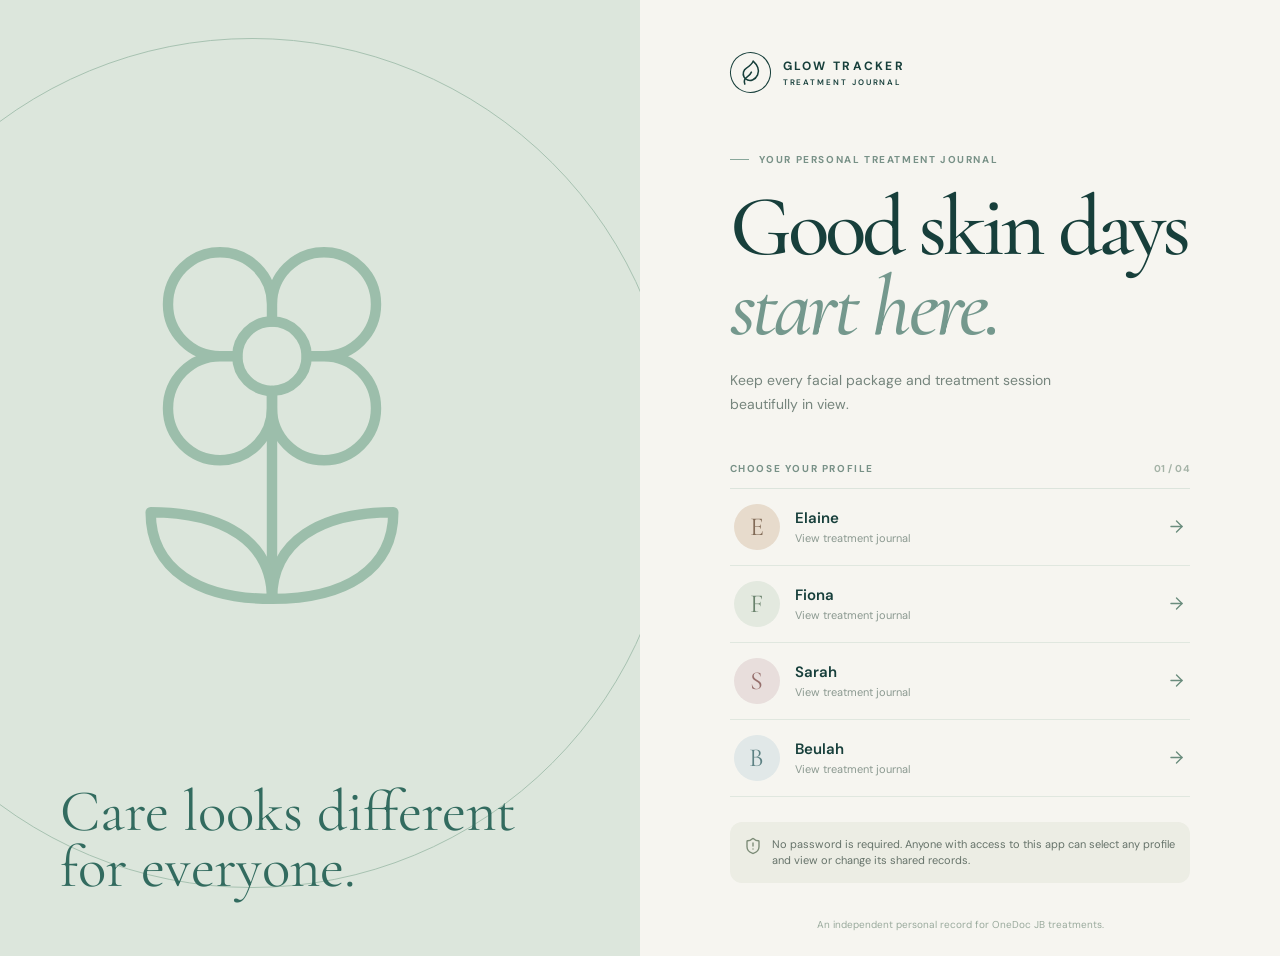
==== index.html @ 0de2edd3 "Deploy Glow Tracker shared-database frontend" ====
<!doctype html>
<html lang="en">
  <head>
    <meta charset="UTF-8" />
    <meta name="viewport" content="width=device-width, initial-scale=1.0, viewport-fit=cover" />
    <meta name="theme-color" content="#275f5b" />
    <meta name="description" content="Glow Tracker is a shared journal for keeping track of OneDoc JB facial treatment packages and sessions." />
    <meta name="apple-mobile-web-app-capable" content="yes" />
    <meta name="apple-mobile-web-app-status-bar-style" content="default" />
    <link rel="icon" type="image/svg+xml" href="./icon.svg" />
    <link rel="apple-touch-icon" href="./icon-192.png" />
    <link rel="manifest" href="./manifest.webmanifest" />
    <link rel="preconnect" href="https://fonts.googleapis.com" />
    <link rel="preconnect" href="https://fonts.gstatic.com" crossorigin />
    <link href="https://fonts.googleapis.com/css2?family=Cormorant+Garamond:wght@500;600&family=DM+Sans:wght@400;500;600;700&display=swap" rel="stylesheet" />
    <title>Glow Tracker · Treatment Journal</title>
    <script type="module" crossorigin src="./assets/index-B7T3I1TU.js"></script>
    <link rel="stylesheet" crossorigin href="./assets/index-DQ0LD8o-.css">
  </head>
  <body>
    <div id="root"></div>
  </body>
</html>
---- assets/index-DQ0LD8o-.css ----
*{box-sizing:border-box}html{scroll-behavior:smooth}body{margin:0;background:#f6f5f0;color:#213b38;font-family:DM Sans,Arial,sans-serif;font-size:15px;-webkit-font-smoothing:antialiased}button,input,textarea{font:inherit}button{cursor:pointer}button:disabled{cursor:not-allowed;opacity:.55}h1,h2,h3,p{margin-top:0}h1,h2,h3{font-weight:500}em{font-family:Cormorant Garamond,Georgia,serif;font-weight:500}::selection{background:#d0e8d6;color:#234b48}:root{--green: #275f5b;--deep: #173f3b;--ink: #213b38;--muted: #72817a;--line: #e4e9e1;--cream: #f6f5f0;--peach: #e9bca4;--white: #fff}.brand{display:flex;align-items:center;gap:12px;color:var(--deep)}.brand__symbol{width:41px;height:41px;display:grid;place-items:center;border:1px solid currentColor;border-radius:50%;transform:rotate(-22deg)}.brand__text{display:flex;flex-direction:column;gap:3px}.brand__text strong{font-size:12px;letter-spacing:.19em;font-weight:700;white-space:nowrap}.brand__text small{font-size:8px;letter-spacing:.24em;font-weight:600;white-space:nowrap}.brand--compact .brand__symbol{width:34px;height:34px}.brand--compact .brand__symbol svg{width:20px}.brand--compact .brand__text strong{font-size:10px}.brand--compact .brand__text small{font-size:7px}.chooser-shell{min-height:100dvh;display:grid;grid-template-columns:minmax(0,1fr);background:var(--cream)}.chooser-art{display:none}.chooser{min-height:100dvh;max-width:600px;width:100%;margin:0 auto;padding:32px 26px 22px;display:flex;flex-direction:column}.chooser__top{padding-bottom:44px}.chooser__body{flex:1}.eyebrow,.overline,.section-label,.filter-heading{font-size:10px;letter-spacing:.16em;font-weight:700;color:#789187}.eyebrow{display:flex;align-items:center;gap:10px}.eyebrow__line{width:19px;height:1px;background:#89a79b}.chooser h1,.page-heading h1,.welcome h1{font-family:Cormorant Garamond,Georgia,serif;font-weight:500;letter-spacing:-.045em}.chooser h1{font-size:clamp(58px,13vw,86px);line-height:.93;margin:22px 0 21px;color:var(--deep)}.chooser h1 em{color:#74988d}.chooser__intro{color:#76857d;line-height:1.7;max-width:340px;font-size:14px;margin-bottom:38px}.chooser__selection{margin-top:8px}.section-label{display:flex;justify-content:space-between;align-items:center;padding-bottom:13px;border-bottom:1px solid #dce4dc}.section-label span:last-child{color:#a5b3a7;letter-spacing:.05em}.profile-list{display:flex;flex-direction:column}.profile-row{width:100%;display:flex;align-items:center;text-align:left;gap:15px;border:0;border-bottom:1px solid #e0e7df;background:transparent;padding:15px 4px;color:var(--deep);transition:background .2s,transform .2s}.profile-row:hover{background:#edf2eb;transform:translate(3px)}.profile-row:active{transform:scale(.99)}.profile-avatar{width:46px;height:46px;flex:none;display:grid;place-items:center;border-radius:50%;background:#e7dbcc;color:#816a56;font-family:Cormorant Garamond,serif;font-size:26px}.profile-avatar--1{background:#e3e9df;color:#68816b}.profile-avatar--2{background:#e8dedc;color:#966f6c}.profile-avatar--3{background:#e1e8e8;color:#5d8183}.profile-row__text{flex:1;display:flex;flex-direction:column;gap:3px}.profile-row__text strong{font-size:15px;font-weight:600}.profile-row__text small{color:#8b9990;font-size:11px}.profile-row>svg{color:#6a8c7d}.security-note{display:flex;align-items:flex-start;gap:10px;background:#ecede4;border-radius:12px;padding:14px;margin-top:25px;color:#66736a;line-height:1.5;font-size:11px}.security-note svg{flex:none;color:#7b8b76;margin-top:1px}.chooser__footer{padding-top:30px;font-size:10px;color:#9aaa9d;text-align:center}.app-shell{min-height:100dvh}.desktop-rail{display:none}.app-column{width:100%;min-height:100dvh;margin:0 auto;background:#f9faf7;display:flex;flex-direction:column}.app-header{height:77px;padding:0 23px;display:flex;justify-content:space-between;align-items:center;background:#fff;border-bottom:1px solid #eef0e9}.current-profile{display:flex;align-items:center;gap:7px;background:#f3f5f0;border:0;padding:5px 8px 5px 5px;border-radius:50px;color:#42665e;font-size:12px;font-weight:700}.current-profile__avatar{width:26px;height:26px;border-radius:50%;background:#d6e4da;display:grid;place-items:center;font-family:Cormorant Garamond,serif;font-size:19px}.app-main{flex:1;padding:0 22px 110px}.welcome{position:relative;overflow:hidden;background:var(--green);color:#fff;border-radius:0 0 23px 23px;padding:27px 27px 24px;margin:0 -22px;min-height:263px}.welcome__decoration{position:absolute;right:-38px;top:-62px;width:252px;height:252px;color:#fff;opacity:.095}.welcome__decoration svg{width:100%;height:100%}.welcome__date{position:relative;font-size:9px;letter-spacing:.2em;font-weight:700;color:#b8d1c8}.welcome h1{position:relative;font-size:52px;line-height:.96;margin:22px 0 12px}.welcome h1 em{color:#f4c9b2}.welcome p{position:relative;color:#c6d9d1;font-size:12px;margin:0}.welcome__link{position:relative;display:flex;align-items:center;gap:10px;margin-top:24px;padding:0 0 5px;border:0;border-bottom:1px solid #b3d3c3;background:none;color:#fff;font-size:12px;font-weight:700}.welcome__link svg{transition:transform .2s}.welcome__link:hover svg,.text-link:hover svg{transform:translate(3px)}.stats-row{display:grid;grid-template-columns:repeat(3,1fr);background:#fff;border-radius:15px;margin-top:-14px;position:relative;box-shadow:0 12px 35px #254f4110;border:1px solid #eef1ea;padding:18px 4px}.stats-row>div{display:flex;flex-direction:column;gap:5px;padding:0 12px;min-width:0}.stats-row>div+div{border-left:1px solid #e6ede6}.stats-row span{font-size:8px;line-height:1.4;letter-spacing:.08em;color:#82958a;font-weight:700}.stats-row strong{font-family:Cormorant Garamond,serif;font-size:35px;font-weight:600;line-height:1;color:var(--deep)}.section-heading{display:flex;align-items:end;justify-content:space-between;gap:12px;margin:34px 0 16px}.section-heading h2{font-family:Cormorant Garamond,Georgia,serif;font-size:31px;line-height:1;margin:7px 0 0;color:var(--deep)}.text-link{display:inline-flex;align-items:center;gap:5px;background:none;border:0;padding:0 0 3px;color:#568177;font-size:11px;font-weight:700;white-space:nowrap}.text-link svg{transition:transform .2s}.card-stack{display:flex;flex-direction:column;gap:14px}.package-card{background:#fff;border:1px solid #e8eee7;border-radius:18px;padding:19px 20px 17px;box-shadow:0 5px 22px #4d66500a}.package-card__top{display:flex;justify-content:space-between;align-items:center;margin-bottom:17px}.package-card__icon{width:38px;height:38px;display:grid;place-items:center;background:#ecf3ec;color:#5c8a78;border-radius:11px}.status-pill{display:flex;align-items:center;gap:6px;background:#e9f2e9;color:#518169;border-radius:50px;padding:6px 9px;font-size:9px;font-weight:700}.status-pill span{width:5px;height:5px;background:#6fa87c;border-radius:50%}.status-pill--done{background:#f1eee8;color:#887c6e}.status-pill--done span{background:#ab9c8b}.package-card__title-row{display:flex;justify-content:space-between;align-items:center;gap:15px}.package-card .overline{font-size:8px;letter-spacing:.14em;margin:0 0 5px}.package-card h3{font-family:Cormorant Garamond,Georgia,serif;color:var(--deep);font-size:27px;line-height:1.05;margin:0;overflow-wrap:anywhere}.balance{min-width:61px;width:61px;height:61px;border:1px solid #d9e7dd;border-radius:50%;display:flex;flex-direction:column;align-items:center;justify-content:center;color:#356b5c}.balance strong{font-family:Cormorant Garamond,serif;font-size:28px;line-height:.8}.balance span{font-size:9px;margin-top:6px}.progress-track{width:100%;height:6px;background:#e9eee8;border-radius:20px;overflow:hidden;margin:20px 0 8px}.progress-track span{display:block;height:100%;background:#85b79b;border-radius:20px;transition:width .35s ease}.package-card__meta{display:flex;justify-content:space-between;font-size:10px;color:#83948a;font-weight:600}.package-card__details{border-top:1px solid #edf1ed;margin-top:17px;padding-top:15px;display:flex;gap:13px 18px;flex-wrap:wrap;color:#84958a;font-size:10px}.package-card__details div{display:flex;align-items:center;gap:5px}.package-card__notes{color:#6b7d72;background:#f7f9f5;border-radius:8px;padding:9px 11px;font-size:11px;line-height:1.6;margin:14px 0 0;white-space:pre-wrap;overflow-wrap:anywhere}.package-card__actions{display:flex;justify-content:space-between;align-items:center;margin-top:17px}.button{display:inline-flex;align-items:center;justify-content:center;gap:8px;border:1px solid transparent;border-radius:9px;padding:12px 16px;font-weight:700;font-size:12px;transition:transform .2s,background .2s}.button:not(:disabled):hover{transform:translateY(-2px)}.button:not(:disabled):active{transform:scale(.98)}.button--dark{background:var(--green);color:#fff}.button--dark:hover{background:#1c504c}.button--small{padding:10px 13px;font-size:11px}.button--full{width:100%}.button--outline{border-color:#b7d0c3;background:transparent;color:var(--green)}.icon-button{border:0;background:transparent;color:#81958a;width:34px;height:34px;display:grid;place-items:center;border-radius:8px}.icon-button:hover{background:#eef3ec}.package-card__more{display:flex;gap:15px;border-top:1px solid #edf1ed;padding-top:12px;margin-top:12px}.package-card__more button{border:0;background:transparent;color:var(--green);padding:0;font-size:11px;font-weight:700}.package-card__more .danger-text{color:#ba7165}.recent{padding-bottom:18px}.recent-row{display:flex;align-items:center;gap:12px;background:#fff;padding:13px;border-bottom:1px solid #edf1ed}.recent-row:first-of-type{border-radius:12px 12px 0 0}.recent-row:last-of-type{border-radius:0 0 12px 12px;border-bottom:0}.recent-row__icon{width:30px;height:30px;background:#eef4e9;color:#6b9479;border-radius:50%;display:grid;place-items:center}.recent-row div{display:flex;flex-direction:column;gap:2px;flex:1}.recent-row strong{font-size:11px}.recent-row small{font-size:10px;color:#90a096}.recent-row>svg{color:#a5b6ac}.empty-state{text-align:center;padding:38px 23px;background:#fff;border:1px dashed #d9e4d9;border-radius:16px;color:#7b8d82}.empty-state__icon{width:54px;height:54px;border-radius:50%;display:grid;place-items:center;background:#edf4ed;color:#6c9a83;margin:0 auto 18px}.empty-state>svg{color:#7da38c;margin-bottom:14px}.empty-state h3{font-family:Cormorant Garamond,serif;color:var(--deep);font-size:28px;margin:0 0 7px}.empty-state p{font-size:12px;line-height:1.6;max-width:235px;margin:0 auto 18px}.loading-state{padding:34px;text-align:center;color:#82988d;font-size:12px}.page-heading{padding:37px 0 20px}.page-heading h1{font-size:58px;line-height:.9;margin:16px 0 15px;color:var(--deep)}.page-heading h1 em{color:#82a398}.page-heading p{font-size:12px;color:#84968b;line-height:1.6;margin:0}.add-main{margin:5px 0 25px}.filter-heading{display:flex;justify-content:space-between;border-bottom:1px solid #dce6dc;padding-bottom:12px;margin-bottom:16px;font-size:9px}.filter-heading span:last-child{color:#a3b3a6}.history-summary{background:#eaf2e9;border-radius:13px;display:flex;align-items:center;gap:14px;padding:17px;margin:6px 0 20px}.history-summary__icon{width:41px;height:41px;display:grid;place-items:center;border-radius:50%;background:#fff;color:#628c72}.history-summary div{display:flex;align-items:baseline;gap:8px;color:#5d8471}.history-summary strong{font-family:Cormorant Garamond,serif;font-size:29px;line-height:1}.history-summary span:last-child{font-size:11px}.history-list{display:flex;flex-direction:column;gap:11px}.history-card{display:flex;gap:14px;background:#fff;border:1px solid #e7ede6;border-radius:13px;padding:17px 12px 17px 16px}.history-card__date{width:51px;flex:none;display:flex;flex-direction:column;border-right:1px solid #e5ede5;color:#397567}.history-card__date strong{font-family:Cormorant Garamond,serif;font-size:27px;line-height:1}.history-card__date small{font-size:9px;margin-top:5px;color:#8ca49a}.history-card__body{flex:1;min-width:0}.history-card__body .overline{font-size:8px}.history-card h3{font-family:Cormorant Garamond,serif;color:var(--deep);font-size:23px;line-height:1;margin:5px 0}.history-card p{font-size:11px;line-height:1.5;color:#7b8f81;margin:8px 0 0;white-space:pre-wrap;overflow-wrap:anywhere}.history-card__delete{align-self:start;color:#b6aaa3}.info-card{background:#fff;border:1px solid #e4ebe3;border-radius:15px;padding:21px;margin-bottom:13px}.info-card__icon{width:40px;height:40px;display:grid;place-items:center;border-radius:11px;background:#eaf3eb;color:#5d9378;margin-bottom:17px}.info-card h2{font-family:Cormorant Garamond,serif;font-size:29px;color:var(--deep);line-height:1;margin:0 0 9px}.info-card p{font-size:12px;line-height:1.7;color:#788b7e;margin:0}.info-card .button{margin-top:18px}.info-card--warning{background:#f6f1e8;border-color:#eee7da}.info-card--warning .info-card__icon{background:#eee4d6;color:#a78266}.switch-link{display:flex;align-items:center;gap:10px;background:none;border:0;color:#457567;font-size:12px;font-weight:700;margin:24px auto}.app-disclaimer{text-align:center;color:#a3b1a5;font-size:10px;line-height:1.6;max-width:290px;margin:0 auto 18px}.error-banner{display:flex;align-items:center;gap:9px;background:#fff1eb;color:#965b4a;padding:11px 12px;border-radius:9px;margin:17px 0;font-size:11px;line-height:1.5}.error-banner span{flex:1}.error-banner button{border:0;background:none;color:#965b4a;font-size:11px;text-decoration:underline}.toast{position:fixed;z-index:30;left:50%;bottom:87px;transform:translate(-50%);display:flex;gap:9px;align-items:center;white-space:nowrap;background:var(--deep);color:#fff;box-shadow:0 8px 20px #153a2e33;padding:11px 16px;border-radius:40px;font-size:11px}.bottom-nav{position:fixed;bottom:0;left:0;right:0;z-index:10;display:flex;justify-content:space-around;background:#fff;border-top:1px solid #e7eee7;padding:10px 8px calc(9px + env(safe-area-inset-bottom));box-shadow:0 -5px 20px #173f3b08}.bottom-nav button{display:flex;flex-direction:column;align-items:center;gap:5px;min-width:62px;border:0;background:transparent;color:#91a196;font-size:9px;padding:3px 2px}.bottom-nav button.is-active{color:var(--green);font-weight:700}.bottom-nav button.is-active svg{fill:#e2efe6}.modal-backdrop{position:fixed;inset:0;z-index:20;background:#132e2b88;display:flex;align-items:end;justify-content:center}.modal{width:100%;max-width:520px;max-height:92dvh;overflow:auto;border-radius:24px 24px 0 0;background:#fff;padding:10px 24px calc(25px + env(safe-area-inset-bottom));box-shadow:0 -15px 40px #152f2930;animation:sheetUp .22s ease-out}.modal__handle{width:38px;height:4px;border-radius:4px;background:#dce5dc;margin:0 auto 24px}.modal__head{display:flex;justify-content:space-between;gap:14px;align-items:start;margin-bottom:22px}.modal__head h2{font-family:Cormorant Garamond,serif;color:var(--deep);font-size:40px;line-height:1;margin:8px 0}.modal__head p{color:#8c9c91;font-size:12px;line-height:1.5;margin:0}.editor-form{display:flex;flex-direction:column;gap:17px}.editor-form label{display:block;color:#3c6256;font-size:11px;font-weight:700}.editor-form input,.editor-form textarea{display:block;width:100%;margin-top:7px;border:1px solid #dbe7dd;border-radius:9px;background:#fafdf8;color:var(--deep);padding:12px;outline:none;font-size:13px;min-height:45px}.editor-form input:focus,.editor-form textarea:focus{border-color:#75a990;box-shadow:0 0 0 3px #8fbea32b}.editor-form textarea{resize:vertical;line-height:1.5}.editor-form input::placeholder,.editor-form textarea::placeholder{color:#afbab0}.form-grid{display:grid;grid-template-columns:1fr 1fr;gap:11px}.optional{color:#a4b2a6;font-weight:400}.form-hint{margin:0;color:#83968a;font-size:11px}.form-error{color:#af6658;font-size:11px;margin:0}.editor-form>.button{margin-top:5px;min-height:49px}.desktop-rail__foot{font-size:10px;letter-spacing:.18em}@keyframes sheetUp{0%{transform:translateY(24px);opacity:.7}to{transform:translateY(0);opacity:1}}@media(max-width:350px){.chooser{padding-left:20px;padding-right:20px}.app-main{padding-left:16px;padding-right:16px}.welcome{margin-left:-16px;margin-right:-16px}.stats-row>div{padding:0 7px}.stats-row span{font-size:7px}.form-grid{grid-template-columns:1fr}}@media(min-width:760px){.chooser-shell{grid-template-columns:minmax(340px,1fr) minmax(430px,1fr)}.chooser-art{display:flex;position:relative;min-height:100dvh;flex-direction:column;justify-content:end;overflow:hidden;padding:60px;background:#dce6dc;color:#326b5f}.chooser-art__halo{position:absolute;width:75vw;height:75vw;max-width:850px;max-height:850px;border:1px solid #a7c2b1;border-radius:50%;left:-27%;top:4%}.chooser-art__flower{position:absolute;width:65%;height:65%;top:12%;left:10%;color:#7baa91;opacity:.65}.chooser-art p{font-family:Cormorant Garamond,serif;font-size:clamp(40px,4.6vw,82px);line-height:.95;position:relative;margin:0}.chooser{padding:52px clamp(35px,7vw,100px) 25px;max-width:680px;justify-content:center}.chooser__top{padding-bottom:60px}.chooser__intro{margin-bottom:45px}.chooser__footer{padding-top:35px}.app-shell{display:grid;grid-template-columns:minmax(300px,1fr) minmax(420px,510px);background:#e5ede5}.desktop-rail{display:flex;position:sticky;top:0;height:100dvh;flex-direction:column;justify-content:space-between;padding:48px clamp(34px,5vw,90px);background:#dce8dc;overflow:hidden}.desktop-rail:after{content:"";position:absolute;border:1px solid #c3d7c7;border-radius:50%;width:560px;height:560px;top:-180px;right:-260px}.desktop-rail__center{position:relative;z-index:1;max-width:500px}.desktop-rail__center>span{font-size:10px;letter-spacing:.2em;color:#77998a;font-weight:700}.desktop-rail__center h2{font-family:Cormorant Garamond,serif;font-size:clamp(54px,6vw,100px);line-height:.91;letter-spacing:-.04em;color:#2d6054;margin:24px 0}.desktop-rail__center h2 em{color:#87a99a}.desktop-rail__center p{max-width:300px;line-height:1.6;color:#6e8d7d;font-size:14px}.desktop-rail__foot{color:#83a18e}.app-column{max-width:510px;box-shadow:-10px 0 45px #1f503b0b}.bottom-nav{left:auto;width:min(510px,calc(100vw - 300px));padding-bottom:15px}.app-main{padding-bottom:115px}.welcome{border-radius:0 0 20px 20px}.modal-backdrop{align-items:center}.modal{border-radius:19px;max-height:86dvh;padding:24px 30px 30px}.modal__handle{display:none}.toast{left:auto;right:30px;transform:none;bottom:26px}}@media(prefers-reduced-motion:reduce){*,*:before,*:after{scroll-behavior:auto!important;animation-duration:.01ms!important;transition-duration:.01ms!important}}
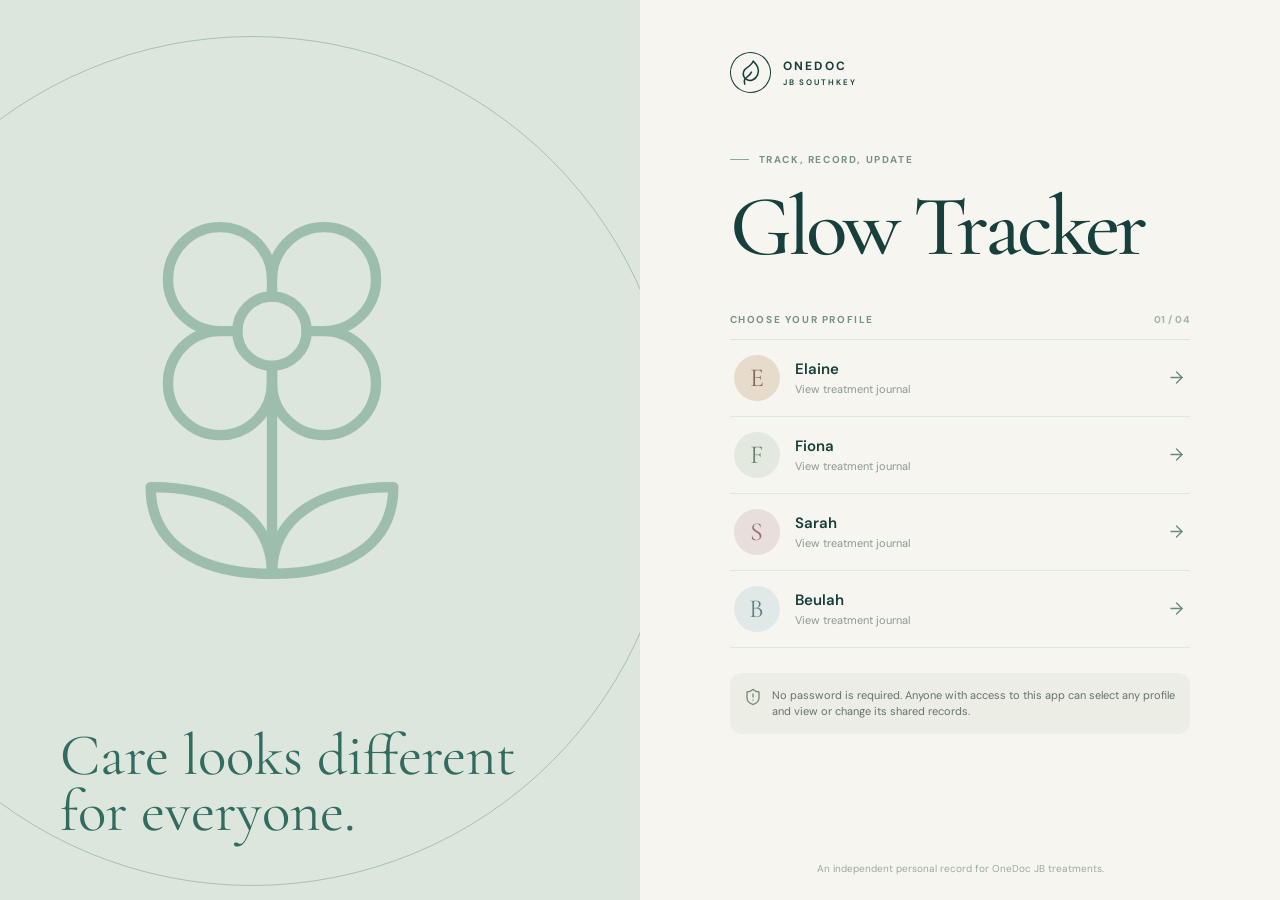
==== commit 4256c1c3: "Publish updated Glow Tracker sign-in copy" ====
--- a/index.html
+++ b/index.html
@@ -14,7 +14,7 @@
     <link rel="preconnect" href="https://fonts.gstatic.com" crossorigin />
     <link href="https://fonts.googleapis.com/css2?family=Cormorant+Garamond:wght@500;600&family=DM+Sans:wght@400;500;600;700&display=swap" rel="stylesheet" />
     <title>Glow Tracker · Treatment Journal</title>
-    <script type="module" crossorigin src="./assets/index-B7T3I1TU.js"></script>
+    <script type="module" crossorigin src="./assets/index-Cx_rh8m1.js"></script>
     <link rel="stylesheet" crossorigin href="./assets/index-DQ0LD8o-.css">
   </head>
   <body>
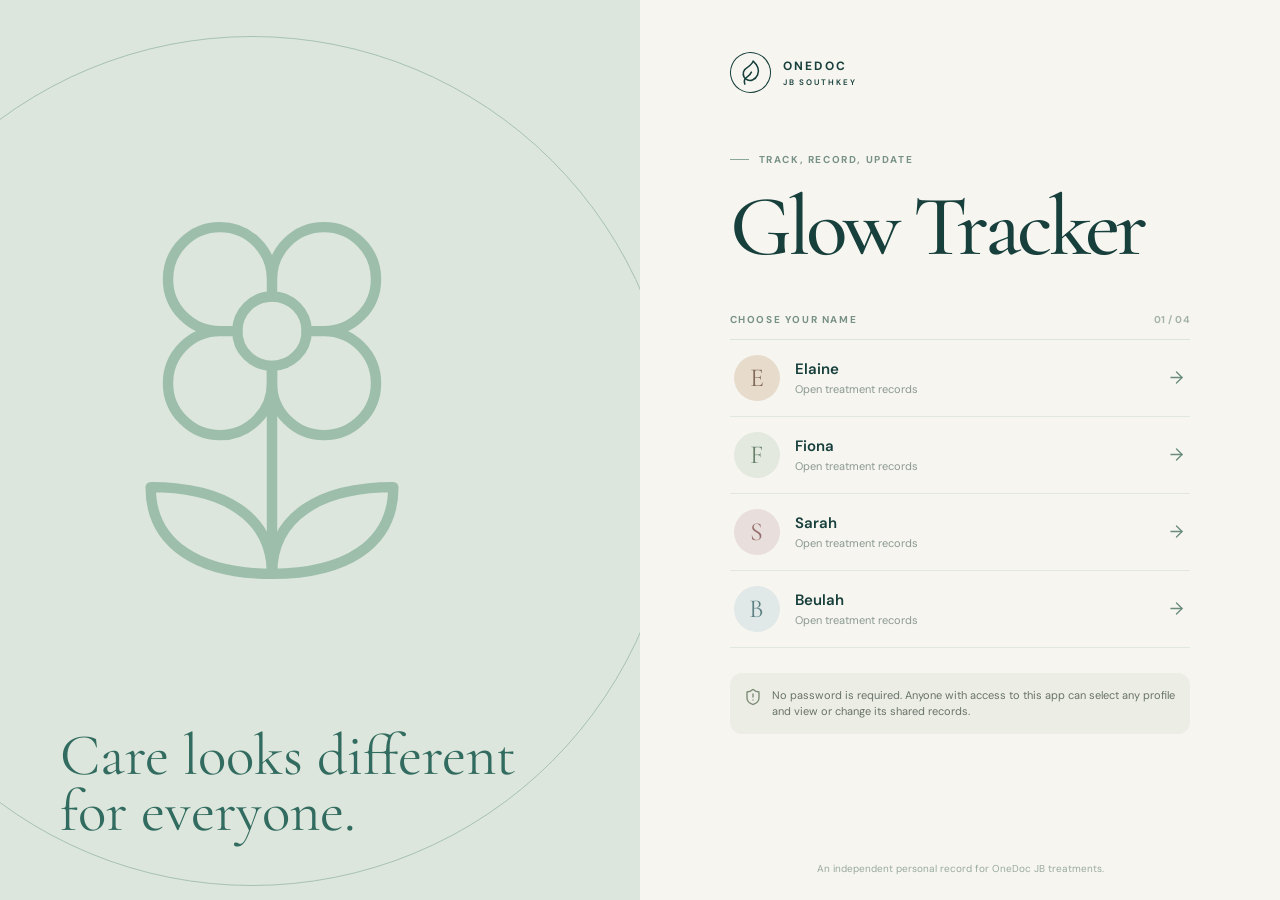
==== commit 9fddac90: "Publish senior-friendly UI and per-package visit logs" ====
--- a/index.html
+++ b/index.html
@@ -14,8 +14,8 @@
     <link rel="preconnect" href="https://fonts.gstatic.com" crossorigin />
     <link href="https://fonts.googleapis.com/css2?family=Cormorant+Garamond:wght@500;600&family=DM+Sans:wght@400;500;600;700&display=swap" rel="stylesheet" />
     <title>Glow Tracker · Treatment Journal</title>
-    <script type="module" crossorigin src="./assets/index-Cx_rh8m1.js"></script>
-    <link rel="stylesheet" crossorigin href="./assets/index-DQ0LD8o-.css">
+    <script type="module" crossorigin src="./assets/index-CVn51pTW.js"></script>
+    <link rel="stylesheet" crossorigin href="./assets/index-BUGFVcTn.css">
   </head>
   <body>
     <div id="root"></div>
--- a/assets/index-BUGFVcTn.css
+++ b/assets/index-BUGFVcTn.css
@@ -0,0 +1 @@
+*{box-sizing:border-box}html{scroll-behavior:smooth}body{margin:0;background:#f6f5f0;color:#213b38;font-family:DM Sans,Arial,sans-serif;font-size:15px;-webkit-font-smoothing:antialiased}button,input,textarea{font:inherit}button{cursor:pointer}button:disabled{cursor:not-allowed;opacity:.55}h1,h2,h3,p{margin-top:0}h1,h2,h3{font-weight:500}em{font-family:Cormorant Garamond,Georgia,serif;font-weight:500}::selection{background:#d0e8d6;color:#234b48}:root{--green: #275f5b;--deep: #173f3b;--ink: #213b38;--muted: #72817a;--line: #e4e9e1;--cream: #f6f5f0;--peach: #e9bca4;--white: #fff}.brand{display:flex;align-items:center;gap:12px;color:var(--deep)}.brand__symbol{width:41px;height:41px;display:grid;place-items:center;border:1px solid currentColor;border-radius:50%;transform:rotate(-22deg)}.brand__text{display:flex;flex-direction:column;gap:3px}.brand__text strong{font-size:12px;letter-spacing:.19em;font-weight:700;white-space:nowrap}.brand__text small{font-size:8px;letter-spacing:.24em;font-weight:600;white-space:nowrap}.brand--compact .brand__symbol{width:34px;height:34px}.brand--compact .brand__symbol svg{width:20px}.brand--compact .brand__text strong{font-size:10px}.brand--compact .brand__text small{font-size:7px}.chooser-shell{min-height:100dvh;display:grid;grid-template-columns:minmax(0,1fr);background:var(--cream)}.chooser-art{display:none}.chooser{min-height:100dvh;max-width:600px;width:100%;margin:0 auto;padding:32px 26px 22px;display:flex;flex-direction:column}.chooser__top{padding-bottom:44px}.chooser__body{flex:1}.eyebrow,.overline,.section-label,.filter-heading{font-size:10px;letter-spacing:.16em;font-weight:700;color:#789187}.eyebrow{display:flex;align-items:center;gap:10px}.eyebrow__line{width:19px;height:1px;background:#89a79b}.chooser h1,.page-heading h1,.welcome h1{font-family:Cormorant Garamond,Georgia,serif;font-weight:500;letter-spacing:-.045em}.chooser h1{font-size:clamp(58px,13vw,86px);line-height:.93;margin:22px 0 21px;color:var(--deep)}.chooser h1 em{color:#74988d}.chooser__intro{color:#76857d;line-height:1.7;max-width:340px;font-size:14px;margin-bottom:38px}.chooser__selection{margin-top:8px}.section-label{display:flex;justify-content:space-between;align-items:center;padding-bottom:13px;border-bottom:1px solid #dce4dc}.section-label span:last-child{color:#a5b3a7;letter-spacing:.05em}.profile-list{display:flex;flex-direction:column}.profile-row{width:100%;display:flex;align-items:center;text-align:left;gap:15px;border:0;border-bottom:1px solid #e0e7df;background:transparent;padding:15px 4px;color:var(--deep);transition:background .2s,transform .2s}.profile-row:hover{background:#edf2eb;transform:translate(3px)}.profile-row:active{transform:scale(.99)}.profile-avatar{width:46px;height:46px;flex:none;display:grid;place-items:center;border-radius:50%;background:#e7dbcc;color:#816a56;font-family:Cormorant Garamond,serif;font-size:26px}.profile-avatar--1{background:#e3e9df;color:#68816b}.profile-avatar--2{background:#e8dedc;color:#966f6c}.profile-avatar--3{background:#e1e8e8;color:#5d8183}.profile-row__text{flex:1;display:flex;flex-direction:column;gap:3px}.profile-row__text strong{font-size:15px;font-weight:600}.profile-row__text small{color:#8b9990;font-size:11px}.profile-row>svg{color:#6a8c7d}.security-note{display:flex;align-items:flex-start;gap:10px;background:#ecede4;border-radius:12px;padding:14px;margin-top:25px;color:#66736a;line-height:1.5;font-size:11px}.security-note svg{flex:none;color:#7b8b76;margin-top:1px}.chooser__footer{padding-top:30px;font-size:10px;color:#9aaa9d;text-align:center}.app-shell{min-height:100dvh}.desktop-rail{display:none}.app-column{width:100%;min-height:100dvh;margin:0 auto;background:#f9faf7;display:flex;flex-direction:column}.app-header{height:77px;padding:0 23px;display:flex;justify-content:space-between;align-items:center;background:#fff;border-bottom:1px solid #eef0e9}.current-profile{display:flex;align-items:center;gap:7px;background:#f3f5f0;border:0;padding:5px 8px 5px 5px;border-radius:50px;color:#42665e;font-size:12px;font-weight:700}.current-profile__avatar{width:26px;height:26px;border-radius:50%;background:#d6e4da;display:grid;place-items:center;font-family:Cormorant Garamond,serif;font-size:19px}.app-main{flex:1;padding:0 22px 110px}.welcome{position:relative;overflow:hidden;background:var(--green);color:#fff;border-radius:0 0 23px 23px;padding:27px 27px 24px;margin:0 -22px;min-height:263px}.welcome__decoration{position:absolute;right:-38px;top:-62px;width:252px;height:252px;color:#fff;opacity:.095}.welcome__decoration svg{width:100%;height:100%}.welcome__date{position:relative;font-size:9px;letter-spacing:.2em;font-weight:700;color:#b8d1c8}.welcome h1{position:relative;font-size:52px;line-height:.96;margin:22px 0 12px}.welcome h1 em{color:#f4c9b2}.welcome p{position:relative;color:#c6d9d1;font-size:12px;margin:0}.welcome__link{position:relative;display:flex;align-items:center;gap:10px;margin-top:24px;padding:0 0 5px;border:0;border-bottom:1px solid #b3d3c3;background:none;color:#fff;font-size:12px;font-weight:700}.welcome__link svg{transition:transform .2s}.welcome__link:hover svg,.text-link:hover svg{transform:translate(3px)}.stats-row{display:grid;grid-template-columns:repeat(3,1fr);background:#fff;border-radius:15px;margin-top:-14px;position:relative;box-shadow:0 12px 35px #254f4110;border:1px solid #eef1ea;padding:18px 4px}.stats-row>div{display:flex;flex-direction:column;gap:5px;padding:0 12px;min-width:0}.stats-row>div+div{border-left:1px solid #e6ede6}.stats-row span{font-size:8px;line-height:1.4;letter-spacing:.08em;color:#82958a;font-weight:700}.stats-row strong{font-family:Cormorant Garamond,serif;font-size:35px;font-weight:600;line-height:1;color:var(--deep)}.section-heading{display:flex;align-items:end;justify-content:space-between;gap:12px;margin:34px 0 16px}.section-heading h2{font-family:Cormorant Garamond,Georgia,serif;font-size:31px;line-height:1;margin:7px 0 0;color:var(--deep)}.text-link{display:inline-flex;align-items:center;gap:5px;background:none;border:0;padding:0 0 3px;color:#568177;font-size:11px;font-weight:700;white-space:nowrap}.text-link svg{transition:transform .2s}.card-stack{display:flex;flex-direction:column;gap:14px}.package-card{background:#fff;border:1px solid #e8eee7;border-radius:18px;padding:19px 20px 17px;box-shadow:0 5px 22px #4d66500a}.package-card__top{display:flex;justify-content:space-between;align-items:center;margin-bottom:17px}.package-card__icon{width:38px;height:38px;display:grid;place-items:center;background:#ecf3ec;color:#5c8a78;border-radius:11px}.status-pill{display:flex;align-items:center;gap:6px;background:#e9f2e9;color:#518169;border-radius:50px;padding:6px 9px;font-size:9px;font-weight:700}.status-pill span{width:5px;height:5px;background:#6fa87c;border-radius:50%}.status-pill--done{background:#f1eee8;color:#887c6e}.status-pill--done span{background:#ab9c8b}.package-card__title-row{display:flex;justify-content:space-between;align-items:center;gap:15px}.package-card .overline{font-size:8px;letter-spacing:.14em;margin:0 0 5px}.package-card h3{font-family:Cormorant Garamond,Georgia,serif;color:var(--deep);font-size:27px;line-height:1.05;margin:0;overflow-wrap:anywhere}.balance{min-width:61px;width:61px;height:61px;border:1px solid #d9e7dd;border-radius:50%;display:flex;flex-direction:column;align-items:center;justify-content:center;color:#356b5c}.balance strong{font-family:Cormorant Garamond,serif;font-size:28px;line-height:.8}.balance span{font-size:9px;margin-top:6px}.progress-track{width:100%;height:6px;background:#e9eee8;border-radius:20px;overflow:hidden;margin:20px 0 8px}.progress-track span{display:block;height:100%;background:#85b79b;border-radius:20px;transition:width .35s ease}.package-card__meta{display:flex;justify-content:space-between;font-size:10px;color:#83948a;font-weight:600}.package-card__details{border-top:1px solid #edf1ed;margin-top:17px;padding-top:15px;display:flex;gap:13px 18px;flex-wrap:wrap;color:#84958a;font-size:10px}.package-card__details div{display:flex;align-items:center;gap:5px}.package-card__notes{color:#6b7d72;background:#f7f9f5;border-radius:8px;padding:9px 11px;font-size:11px;line-height:1.6;margin:14px 0 0;white-space:pre-wrap;overflow-wrap:anywhere}.package-card__actions{display:flex;justify-content:space-between;align-items:center;gap:12px;flex-wrap:wrap;margin-top:17px}.package-card__actions .button:disabled{background:#e7ece7;color:#425d50;cursor:not-allowed}.visit-toggle{min-height:44px;display:inline-flex;align-items:center;justify-content:center;gap:6px;border:1px solid #c8dacc;border-radius:9px;background:#f4f8f3;color:var(--green);padding:9px 12px;font-size:13px;font-weight:700;white-space:nowrap}.visit-toggle svg{transition:transform .2s}.visit-toggle[aria-expanded=true] svg{transform:rotate(180deg)}.package-card__expanded{border-top:1px solid #dfe9df;margin-top:17px;padding-top:17px}.package-card__expanded h4{color:var(--deep);font-size:14px;margin:0 0 6px}.package-card__visits{list-style:none;margin:0;padding:0}.package-card__visits li{padding:11px 0}.package-card__visits li+li{border-top:1px solid #edf1ed}.package-card__visits strong{color:var(--deep);font-size:14px}.package-card__visits p,.package-card__visit-empty{color:#52695f;font-size:13px;line-height:1.5;margin:5px 0 0;white-space:pre-wrap;overflow-wrap:anywhere}.button{display:inline-flex;align-items:center;justify-content:center;gap:8px;border:1px solid transparent;border-radius:9px;padding:12px 16px;font-weight:700;font-size:12px;transition:transform .2s,background .2s}.button:not(:disabled):hover{transform:translateY(-2px)}.button:not(:disabled):active{transform:scale(.98)}.button--dark{background:var(--green);color:#fff}.button--dark:hover{background:#1c504c}.button--small{padding:10px 13px;font-size:11px}.button--full{width:100%}.button--outline{border-color:#b7d0c3;background:transparent;color:var(--green)}.icon-button{border:0;background:transparent;color:#81958a;width:34px;height:34px;display:grid;place-items:center;border-radius:8px}.icon-button:hover{background:#eef3ec}.package-card__more{display:flex;gap:15px;border-top:1px solid #edf1ed;padding-top:12px;margin-top:12px}.package-card__more button{border:0;background:transparent;color:var(--green);padding:0;font-size:11px;font-weight:700}.package-card__more .danger-text{color:#ba7165}.recent{padding-bottom:18px}.recent-row{display:flex;align-items:center;gap:12px;background:#fff;padding:13px;border-bottom:1px solid #edf1ed}.recent-row:first-of-type{border-radius:12px 12px 0 0}.recent-row:last-of-type{border-radius:0 0 12px 12px;border-bottom:0}.recent-row__icon{width:30px;height:30px;background:#eef4e9;color:#6b9479;border-radius:50%;display:grid;place-items:center}.recent-row div{display:flex;flex-direction:column;gap:2px;flex:1}.recent-row strong{font-size:11px}.recent-row small{font-size:10px;color:#90a096}.recent-row>svg{color:#a5b6ac}.empty-state{text-align:center;padding:38px 23px;background:#fff;border:1px dashed #d9e4d9;border-radius:16px;color:#7b8d82}.empty-state__icon{width:54px;height:54px;border-radius:50%;display:grid;place-items:center;background:#edf4ed;color:#6c9a83;margin:0 auto 18px}.empty-state>svg{color:#7da38c;margin-bottom:14px}.empty-state h3{font-family:Cormorant Garamond,serif;color:var(--deep);font-size:28px;margin:0 0 7px}.empty-state p{font-size:12px;line-height:1.6;max-width:235px;margin:0 auto 18px}.loading-state{padding:34px;text-align:center;color:#82988d;font-size:12px}.page-heading{padding:37px 0 20px}.page-heading h1{font-size:58px;line-height:.9;margin:16px 0 15px;color:var(--deep)}.page-heading h1 em{color:#82a398}.page-heading p{font-size:12px;color:#84968b;line-height:1.6;margin:0}.add-main{margin:5px 0 25px}.filter-heading{display:flex;justify-content:space-between;border-bottom:1px solid #dce6dc;padding-bottom:12px;margin-bottom:16px;font-size:9px}.filter-heading span:last-child{color:#a3b3a6}.history-summary{background:#eaf2e9;border-radius:13px;display:flex;align-items:center;gap:14px;padding:17px;margin:6px 0 20px}.history-summary__icon{width:41px;height:41px;display:grid;place-items:center;border-radius:50%;background:#fff;color:#628c72}.history-summary div{display:flex;align-items:baseline;gap:8px;color:#5d8471}.history-summary strong{font-family:Cormorant Garamond,serif;font-size:29px;line-height:1}.history-summary span:last-child{font-size:11px}.history-list{display:flex;flex-direction:column;gap:11px}.history-card{display:flex;gap:14px;background:#fff;border:1px solid #e7ede6;border-radius:13px;padding:17px 12px 17px 16px}.history-card__date{width:51px;flex:none;display:flex;flex-direction:column;border-right:1px solid #e5ede5;color:#397567}.history-card__date strong{font-family:Cormorant Garamond,serif;font-size:27px;line-height:1}.history-card__date small{font-size:9px;margin-top:5px;color:#8ca49a}.history-card__body{flex:1;min-width:0}.history-card__body .overline{font-size:8px}.history-card h3{font-family:Cormorant Garamond,serif;color:var(--deep);font-size:23px;line-height:1;margin:5px 0}.history-card p{font-size:11px;line-height:1.5;color:#7b8f81;margin:8px 0 0;white-space:pre-wrap;overflow-wrap:anywhere}.history-card__delete{align-self:start;color:#b6aaa3}.info-card{background:#fff;border:1px solid #e4ebe3;border-radius:15px;padding:21px;margin-bottom:13px}.info-card__icon{width:40px;height:40px;display:grid;place-items:center;border-radius:11px;background:#eaf3eb;color:#5d9378;margin-bottom:17px}.info-card h2{font-family:Cormorant Garamond,serif;font-size:29px;color:var(--deep);line-height:1;margin:0 0 9px}.info-card p{font-size:12px;line-height:1.7;color:#788b7e;margin:0}.info-card .button{margin-top:18px}.info-card--warning{background:#f6f1e8;border-color:#eee7da}.info-card--warning .info-card__icon{background:#eee4d6;color:#a78266}.switch-link{display:flex;align-items:center;gap:10px;background:none;border:0;color:#457567;font-size:12px;font-weight:700;margin:24px auto}.app-disclaimer{text-align:center;color:#a3b1a5;font-size:10px;line-height:1.6;max-width:290px;margin:0 auto 18px}.error-banner{display:flex;align-items:center;gap:9px;background:#fff1eb;color:#965b4a;padding:11px 12px;border-radius:9px;margin:17px 0;font-size:11px;line-height:1.5}.error-banner span{flex:1}.error-banner button{border:0;background:none;color:#965b4a;font-size:11px;text-decoration:underline}.toast{position:fixed;z-index:30;left:50%;bottom:87px;transform:translate(-50%);display:flex;gap:9px;align-items:center;white-space:nowrap;background:var(--deep);color:#fff;box-shadow:0 8px 20px #153a2e33;padding:11px 16px;border-radius:40px;font-size:11px}.bottom-nav{position:fixed;bottom:0;left:0;right:0;z-index:10;display:flex;justify-content:space-around;background:#fff;border-top:1px solid #e7eee7;padding:10px 8px calc(9px + env(safe-area-inset-bottom));box-shadow:0 -5px 20px #173f3b08}.bottom-nav button{display:flex;flex-direction:column;align-items:center;gap:5px;min-width:62px;border:0;background:transparent;color:#91a196;font-size:9px;padding:3px 2px}.bottom-nav button.is-active{color:var(--green);font-weight:700}.bottom-nav button.is-active svg{fill:#e2efe6}.modal-backdrop{position:fixed;inset:0;z-index:20;background:#132e2b88;display:flex;align-items:end;justify-content:center}.modal{width:100%;max-width:520px;max-height:92dvh;overflow:auto;border-radius:24px 24px 0 0;background:#fff;padding:10px 24px calc(25px + env(safe-area-inset-bottom));box-shadow:0 -15px 40px #152f2930;animation:sheetUp .22s ease-out}.modal__handle{width:38px;height:4px;border-radius:4px;background:#dce5dc;margin:0 auto 24px}.modal__head{display:flex;justify-content:space-between;gap:14px;align-items:start;margin-bottom:22px}.modal__head h2{font-family:Cormorant Garamond,serif;color:var(--deep);font-size:40px;line-height:1;margin:8px 0}.modal__head p{color:#8c9c91;font-size:12px;line-height:1.5;margin:0}.editor-form{display:flex;flex-direction:column;gap:17px}.editor-form label{display:block;color:#3c6256;font-size:11px;font-weight:700}.editor-form input,.editor-form textarea{display:block;width:100%;margin-top:7px;border:1px solid #dbe7dd;border-radius:9px;background:#fafdf8;color:var(--deep);padding:12px;outline:none;font-size:13px;min-height:45px}.editor-form input:focus,.editor-form textarea:focus{border-color:#75a990;box-shadow:0 0 0 3px #8fbea32b}.editor-form textarea{resize:vertical;line-height:1.5}.editor-form input::placeholder,.editor-form textarea::placeholder{color:#afbab0}.form-grid{display:grid;grid-template-columns:1fr 1fr;gap:11px}.optional{color:#a4b2a6;font-weight:400}.form-hint{margin:0;color:#83968a;font-size:11px}.form-error{color:#8b4136;font-size:11px;margin:0}.editor-form>.button{margin-top:5px;min-height:49px}.desktop-rail__foot{font-size:10px;letter-spacing:.18em}@keyframes sheetUp{0%{transform:translateY(24px);opacity:.7}to{transform:translateY(0);opacity:1}}@media(max-width:350px){.chooser{padding-left:20px;padding-right:20px}.app-main{padding-left:16px;padding-right:16px}.welcome{margin-left:-16px;margin-right:-16px}.stats-row>div{padding:0 7px}.stats-row span{font-size:7px}.form-grid{grid-template-columns:1fr}}@media(min-width:760px){.chooser-shell{grid-template-columns:minmax(340px,1fr) minmax(430px,1fr)}.chooser-art{display:flex;position:relative;min-height:100dvh;flex-direction:column;justify-content:end;overflow:hidden;padding:60px;background:#dce6dc;color:#326b5f}.chooser-art__halo{position:absolute;width:75vw;height:75vw;max-width:850px;max-height:850px;border:1px solid #a7c2b1;border-radius:50%;left:-27%;top:4%}.chooser-art__flower{position:absolute;width:65%;height:65%;top:12%;left:10%;color:#7baa91;opacity:.65}.chooser-art p{font-family:Cormorant Garamond,serif;font-size:clamp(40px,4.6vw,82px);line-height:.95;position:relative;margin:0}.chooser{padding:52px clamp(35px,7vw,100px) 25px;max-width:680px;justify-content:center}.chooser__top{padding-bottom:60px}.chooser__intro{margin-bottom:45px}.chooser__footer{padding-top:35px}.app-shell{display:grid;grid-template-columns:minmax(300px,1fr) minmax(420px,510px);background:#e5ede5}.desktop-rail{display:flex;position:sticky;top:0;height:100dvh;flex-direction:column;justify-content:space-between;padding:48px clamp(34px,5vw,90px);background:#dce8dc;overflow:hidden}.desktop-rail:after{content:"";position:absolute;border:1px solid #c3d7c7;border-radius:50%;width:560px;height:560px;top:-180px;right:-260px}.desktop-rail__center{position:relative;z-index:1;max-width:500px}.desktop-rail__center>span{font-size:10px;letter-spacing:.2em;color:#77998a;font-weight:700}.desktop-rail__center h2{font-family:Cormorant Garamond,serif;font-size:clamp(54px,6vw,100px);line-height:.91;letter-spacing:-.04em;color:#2d6054;margin:24px 0}.desktop-rail__center h2 em{color:#87a99a}.desktop-rail__center p{max-width:300px;line-height:1.6;color:#6e8d7d;font-size:14px}.desktop-rail__foot{color:#83a18e}.app-column{max-width:510px;box-shadow:-10px 0 45px #1f503b0b}.bottom-nav{left:auto;width:min(510px,calc(100vw - 300px));padding-bottom:15px}.app-main{padding-bottom:115px}.welcome{border-radius:0 0 20px 20px}.modal-backdrop{align-items:center}.modal{border-radius:19px;max-height:86dvh;padding:24px 30px 30px}.modal__handle{display:none}.toast{left:auto;right:30px;transform:none;bottom:26px}}@media(prefers-reduced-motion:reduce){*,*:before,*:after{scroll-behavior:auto!important;animation-duration:.01ms!important;transition-duration:.01ms!important}}@media(max-width:759px){body{font-size:18px;line-height:1.5}.brand__text strong{font-size:15px}.brand__text small{font-size:11px}.brand--compact .brand__text strong{font-size:13px}.brand--compact .brand__text small{font-size:10px}.eyebrow,.overline,.section-label,.filter-heading{font-size:12px;color:#52695f;letter-spacing:.09em}.section-label span:last-child,.filter-heading span:last-child{color:#52695f}.chooser h1,.welcome h1,.page-heading h1{font-weight:600}.chooser h1{line-height:1}.chooser__intro{margin-bottom:26px}.profile-row{min-height:92px;padding:18px 5px;gap:16px}.profile-avatar{width:54px;height:54px;font-size:30px}.profile-row__text{gap:2px;min-width:0}.profile-row__text strong{font-size:20px}.profile-row__text small{color:#52695f;font-size:15px;line-height:1.35}.profile-row>svg{width:24px;height:24px;flex:none}.security-note{padding:17px;color:#425d50;font-size:15px;line-height:1.55}.security-note svg{width:22px;height:22px}.chooser__footer{color:#52695f;font-size:13px;line-height:1.5}.app-header{min-height:84px;height:auto}.current-profile{min-height:48px;gap:8px;padding:6px 12px 6px 6px;font-size:16px}.current-profile__avatar{width:34px;height:34px;font-size:23px}.welcome{min-height:280px}.welcome__date{font-size:12px;letter-spacing:.12em}.welcome h1{font-size:clamp(44px,13.5vw,52px);line-height:1.02}.welcome p{font-size:17px;line-height:1.5}.welcome__link{min-height:48px;font-size:17px}.stats-row{grid-template-columns:repeat(2,minmax(0,1fr));padding:0}.stats-row>div{gap:8px;min-height:92px;padding:16px}.stats-row>div:nth-child(3){grid-column:1 / -1;min-height:72px;flex-direction:row;justify-content:space-between;align-items:center;border-left:0;border-top:1px solid #e6ede6}.stats-row span{color:#52695f;font-size:14px;letter-spacing:.02em;line-height:1.3}.stats-row strong{font-size:39px}.section-heading h2,.empty-state h3,.info-card h2{font-weight:600}.text-link{min-height:44px;font-size:15px}.status-pill{font-size:13px;color:#315d43}.status-pill--done{color:#574d43}.package-card .overline,.history-card__body .overline{font-size:12px}.package-card h3,.history-card h3{font-weight:600}.balance span{font-size:13px}.package-card__meta{color:#52695f;font-size:14px;gap:8px}.package-card__details{color:#52695f;font-size:15px;line-height:1.45}.package-card__notes{color:#425d50;font-size:15px}.button{min-height:52px;padding:13px 16px;font-size:16px}.button--small{min-height:50px;padding:11px 12px;font-size:15px}.icon-button{width:48px;height:48px}.package-card__more{gap:12px}.package-card__more button{min-height:48px;font-size:15px}.recent-row{min-height:68px}.recent-row strong{font-size:16px}.recent-row small{color:#52695f;font-size:14px}.empty-state p,.page-heading p,.info-card p{color:#52695f;font-size:16px;line-height:1.6}.empty-state p{max-width:280px}.loading-state{color:#52695f;font-size:16px}.filter-heading{font-size:12px}.history-summary span:last-child{font-size:15px}.history-card__date small{color:#52695f;font-size:12px}.history-card p{color:#52695f;font-size:15px}.switch-link{min-height:48px;font-size:16px}.app-disclaimer{color:#52695f;font-size:13px;max-width:320px}.error-banner,.error-banner button,.toast{font-size:15px}.bottom-nav{padding:8px 8px calc(10px + env(safe-area-inset-bottom))}.bottom-nav button{min-width:68px;min-height:58px;gap:4px;padding:7px 2px;color:#52695f;font-size:13px;font-weight:600}.bottom-nav button svg{width:24px;height:24px}.modal__head p{color:#52695f;font-size:16px}.editor-form label{font-size:16px}.editor-form input,.editor-form textarea{min-height:52px;padding:13px;font-size:18px}.editor-form input::placeholder,.editor-form textarea::placeholder{color:#52695f}.optional,.form-hint,.form-error{font-size:15px}.optional,.form-hint{color:#52695f}.editor-form>.button{min-height:56px}.app-main{padding-bottom:125px}}@media(max-width:350px){.chooser h1{font-size:52px}.stats-row>div{padding:0 6px}}:where(button,input,textarea):focus-visible{outline:3px solid #275f5b;outline-offset:3px}@media(max-width:759px){.package-card__actions{display:grid;grid-template-columns:1fr;gap:10px}.visit-toggle{min-height:50px;font-size:16px}.package-card__expanded h4{font-size:18px}.package-card__visits strong{font-size:16px}.package-card__visits p,.package-card__visit-empty{font-size:15px}.package-card__more{gap:10px}.package-card__more button{flex:1;min-height:48px;border-radius:8px;background:#f3f7f3;padding:8px}.package-card__more .danger-text{color:#8b4136}}
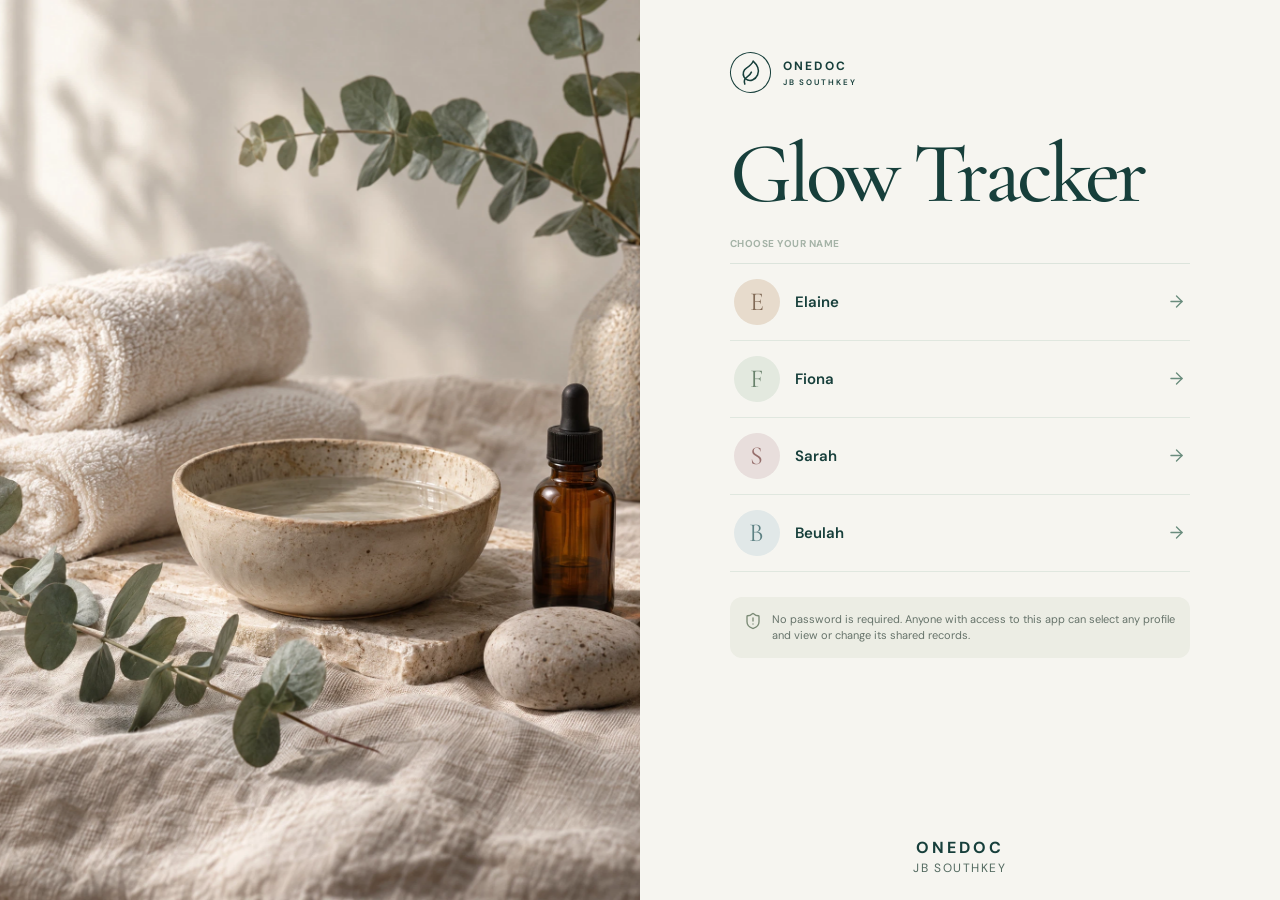
==== commit 655c2c7c: "Publish spa visuals, notes and MYR-SGD pricing" ====
--- a/index.html
+++ b/index.html
@@ -13,9 +13,9 @@
     <link rel="preconnect" href="https://fonts.googleapis.com" />
     <link rel="preconnect" href="https://fonts.gstatic.com" crossorigin />
     <link href="https://fonts.googleapis.com/css2?family=Cormorant+Garamond:wght@500;600&family=DM+Sans:wght@400;500;600;700&display=swap" rel="stylesheet" />
-    <title>Glow Tracker · Treatment Journal</title>
-    <script type="module" crossorigin src="./assets/index-CVn51pTW.js"></script>
-    <link rel="stylesheet" crossorigin href="./assets/index-BUGFVcTn.css">
+    <title>Glow Tracker</title>
+    <script type="module" crossorigin src="./assets/index-B77QNsWx.js"></script>
+    <link rel="stylesheet" crossorigin href="./assets/index-Cs44BBOB.css">
   </head>
   <body>
     <div id="root"></div>
--- a/assets/index-Cs44BBOB.css
+++ b/assets/index-Cs44BBOB.css
@@ -0,0 +1 @@
+*{box-sizing:border-box}html{scroll-behavior:smooth}body{margin:0;background:#f6f5f0;color:#213b38;font-family:DM Sans,Arial,sans-serif;font-size:15px;-webkit-font-smoothing:antialiased}button,input,textarea,select{font:inherit}button{cursor:pointer}button:disabled{cursor:not-allowed;opacity:.55}h1,h2,h3,p{margin-top:0}h1,h2,h3{font-weight:500}em{font-family:Cormorant Garamond,Georgia,serif;font-weight:500}::selection{background:#d0e8d6;color:#234b48}:root{--green: #275f5b;--deep: #173f3b;--ink: #213b38;--muted: #72817a;--line: #e4e9e1;--cream: #f6f5f0;--peach: #e9bca4;--white: #fff}.brand{display:flex;align-items:center;gap:12px;color:var(--deep)}.brand__symbol{width:41px;height:41px;display:grid;place-items:center;border:1px solid currentColor;border-radius:50%;transform:rotate(-22deg)}.brand__text{display:flex;flex-direction:column;gap:3px}.brand__text strong{font-size:12px;letter-spacing:.19em;font-weight:700;white-space:nowrap}.brand__text small{font-size:8px;letter-spacing:.24em;font-weight:600;white-space:nowrap}.brand--compact .brand__symbol{width:34px;height:34px}.brand--compact .brand__symbol svg{width:20px}.brand--compact .brand__text strong{font-size:10px}.brand--compact .brand__text small{font-size:7px}.chooser-shell{min-height:100dvh;display:grid;grid-template-columns:minmax(0,1fr);background:var(--cream)}.chooser-art{display:none}.chooser{min-height:100dvh;max-width:600px;width:100%;margin:0 auto;padding:32px 26px 22px;display:flex;flex-direction:column}.chooser__top{padding-bottom:22px}.chooser__body{flex:1}.chooser__photo{height:138px;border-radius:17px;background-color:#dce8df;background-size:cover;background-position:center 58%;margin-bottom:18px;box-shadow:0 10px 26px #234f4430}.eyebrow,.overline,.section-label,.filter-heading{font-size:10px;letter-spacing:.16em;font-weight:700;color:#789187}.eyebrow{display:flex;align-items:center;gap:10px}.eyebrow__line{width:19px;height:1px;background:#89a79b}.chooser h1,.page-heading h1,.welcome h1{font-family:Cormorant Garamond,Georgia,serif;font-weight:500;letter-spacing:-.045em}.chooser h1{font-size:clamp(58px,13vw,86px);line-height:.93;margin:10px 0 22px;color:var(--deep)}.chooser h1 em{color:#74988d}.chooser__selection{margin-top:0}.section-label{display:flex;justify-content:space-between;align-items:center;padding-bottom:13px;border-bottom:1px solid #dce4dc}.section-label span:last-child{color:#a5b3a7;letter-spacing:.05em}.profile-list{display:flex;flex-direction:column}.profile-row{width:100%;display:flex;align-items:center;text-align:left;gap:15px;border:0;border-bottom:1px solid #e0e7df;background:transparent;padding:15px 4px;color:var(--deep);transition:background .2s,transform .2s}.profile-row:hover{background:#edf2eb;transform:translate(3px)}.profile-row:active{transform:scale(.99)}.profile-avatar{width:46px;height:46px;flex:none;display:grid;place-items:center;border-radius:50%;background:#e7dbcc;color:#816a56;font-family:Cormorant Garamond,serif;font-size:26px}.profile-avatar--1{background:#e3e9df;color:#68816b}.profile-avatar--2{background:#e8dedc;color:#966f6c}.profile-avatar--3{background:#e1e8e8;color:#5d8183}.profile-row__text{flex:1;display:flex;flex-direction:column;gap:3px}.profile-row__text strong{font-size:15px;font-weight:600}.profile-row>svg{color:#6a8c7d}.security-note{display:flex;align-items:flex-start;gap:10px;background:#ecede4;border-radius:12px;padding:14px;margin-top:25px;color:#66736a;line-height:1.5;font-size:11px}.security-note svg{flex:none;color:#7b8b76;margin-top:1px}.clinic-footer{display:flex;flex-direction:column;gap:3px;line-height:1.2}.clinic-footer strong{color:var(--deep);font-size:16px;letter-spacing:.18em}.clinic-footer small{color:#52695f;font-size:12px;letter-spacing:.13em}.chooser__footer{align-items:center;padding-top:24px;text-align:center}.app-shell{min-height:100dvh}.desktop-rail{display:none}.app-column{width:100%;min-height:100dvh;margin:0 auto;background:#f9faf7;display:flex;flex-direction:column}.app-header{height:77px;padding:0 23px;display:flex;justify-content:space-between;align-items:center;background:#fff;border-bottom:1px solid #eef0e9}.current-profile{display:flex;align-items:center;gap:7px;background:#f3f5f0;border:0;padding:5px 8px 5px 5px;border-radius:50px;color:#42665e;font-size:12px;font-weight:700}.current-profile__avatar{width:26px;height:26px;border-radius:50%;background:#d6e4da;display:grid;place-items:center;font-family:Cormorant Garamond,serif;font-size:19px}.app-main{flex:1;padding:0 22px 24px}.app-column__footer{align-items:center;text-align:center;background:#f9faf7;border-top:1px solid #e7eee7;padding:20px 0 calc(104px + env(safe-area-inset-bottom))}.welcome{position:relative;overflow:hidden;background:var(--green);background-size:cover;background-position:62% center;color:#fff;border-radius:0 0 23px 23px;padding:27px 27px 24px;margin:0 -22px;min-height:220px}.welcome__date{position:relative;font-size:9px;letter-spacing:.2em;font-weight:700;color:#b8d1c8}.welcome h1{position:relative;font-size:52px;line-height:.96;margin:22px 0 12px;text-shadow:0 2px 14px #0e312d80}.text-link:hover svg{transform:translate(3px)}.stats-row{display:grid;grid-template-columns:repeat(3,1fr);background:#fff;border-radius:15px;margin-top:-14px;position:relative;box-shadow:0 12px 35px #254f4110;border:1px solid #eef1ea;padding:18px 4px}.stats-row>div{display:flex;flex-direction:column;gap:5px;padding:0 12px;min-width:0}.stats-row>div+div{border-left:1px solid #e6ede6}.stats-row span{font-size:8px;line-height:1.4;letter-spacing:.08em;color:#82958a;font-weight:700}.stats-row strong{font-family:Cormorant Garamond,serif;font-size:35px;font-weight:600;line-height:1;color:var(--deep)}.section-heading{display:flex;align-items:end;justify-content:space-between;gap:12px;margin:34px 0 16px}.section-heading h2{font-family:Cormorant Garamond,Georgia,serif;font-size:31px;line-height:1;margin:0;color:var(--deep)}.text-link{display:inline-flex;align-items:center;gap:5px;background:none;border:0;padding:0 0 3px;color:#568177;font-size:11px;font-weight:700;white-space:nowrap}.text-link svg{transition:transform .2s}.card-stack{display:flex;flex-direction:column;gap:14px}.package-card{background:#fff;border:1px solid #e8eee7;border-radius:18px;padding:19px 20px 17px;box-shadow:0 5px 22px #4d66500a}.package-card__top{display:flex;justify-content:space-between;align-items:center;margin-bottom:17px}.package-card__icon{width:38px;height:38px;display:grid;place-items:center;background:#ecf3ec;color:#5c8a78;border-radius:11px}.status-pill{display:flex;align-items:center;gap:6px;background:#e9f2e9;color:#518169;border-radius:50px;padding:6px 9px;font-size:9px;font-weight:700}.status-pill span{width:5px;height:5px;background:#6fa87c;border-radius:50%}.status-pill--done{background:#f1eee8;color:#887c6e}.status-pill--done span{background:#ab9c8b}.package-card__title-row{display:flex;justify-content:space-between;align-items:center;gap:15px}.package-card h3{font-family:Cormorant Garamond,Georgia,serif;color:var(--deep);font-size:27px;line-height:1.05;margin:0;overflow-wrap:anywhere}.balance{min-width:61px;width:61px;height:61px;border:1px solid #d9e7dd;border-radius:50%;display:flex;flex-direction:column;align-items:center;justify-content:center;color:#356b5c}.balance strong{font-family:Cormorant Garamond,serif;font-size:28px;line-height:.8}.balance span{font-size:9px;margin-top:6px}.progress-track{width:100%;height:6px;background:#e9eee8;border-radius:20px;overflow:hidden;margin:20px 0 8px}.progress-track span{display:block;height:100%;background:#85b79b;border-radius:20px;transition:width .35s ease}.package-card__meta{display:flex;justify-content:space-between;font-size:10px;color:#83948a;font-weight:600}.package-card__details{border-top:1px solid #edf1ed;margin-top:17px;padding-top:15px;display:flex;gap:13px 18px;flex-wrap:wrap;color:#84958a;font-size:10px}.package-card__details div{display:flex;align-items:center;gap:5px}.package-card__price{display:flex;flex-direction:column;gap:4px;border-top:1px solid #edf1ed;margin-top:15px;padding-top:15px}.package-card__price>span{color:#52695f;font-size:12px;font-weight:700}.package-card__price>strong{color:var(--deep);font-size:18px}.rate-line{display:flex;flex-direction:column;gap:3px;color:#52695f;line-height:1.4}.rate-line strong{color:var(--deep);font-size:15px}.rate-line small,.rate-line--unavailable{font-size:12px}.rate-line a,.info-card a{color:var(--green);text-decoration:underline;text-underline-offset:2px}.package-card__notes{color:#6b7d72;background:#f7f9f5;border-radius:8px;padding:11px 13px;margin:14px 0 0}.package-card__notes h4,.visit-notes span,.history-card__notes strong{display:block;color:#355e52;font-size:12px;font-weight:700;letter-spacing:.02em}.package-card__notes h4{margin:0}.package-card__notes p{margin:5px 0 0;font-size:14px;line-height:1.5;white-space:pre-wrap;overflow-wrap:anywhere}.package-card__actions{display:flex;justify-content:space-between;align-items:center;gap:12px;flex-wrap:wrap;margin-top:17px}.package-card__actions .button:disabled{background:#e7ece7;color:#425d50;cursor:not-allowed}.visit-toggle{min-height:44px;display:inline-flex;align-items:center;justify-content:center;gap:6px;border:1px solid #c8dacc;border-radius:9px;background:#f4f8f3;color:var(--green);padding:9px 12px;font-size:13px;font-weight:700;white-space:nowrap}.visit-toggle svg{transition:transform .2s}.visit-toggle[aria-expanded=true] svg{transform:rotate(180deg)}.package-card__expanded{border-top:1px solid #dfe9df;margin-top:17px;padding-top:17px}.package-card__expanded h4{color:var(--deep);font-size:14px;margin:0 0 6px}.package-card__visits{list-style:none;margin:0;padding:0}.package-card__visits li{padding:11px 0}.package-card__visits li+li{border-top:1px solid #edf1ed}.package-card__visits strong{color:var(--deep);font-size:14px}.visit-notes{margin-top:8px;padding:10px 12px;border-radius:8px;background:#f7f9f5}.package-card__visits p,.package-card__visit-empty{color:#52695f;font-size:13px;line-height:1.5;margin:5px 0 0;white-space:pre-wrap;overflow-wrap:anywhere}.button{display:inline-flex;align-items:center;justify-content:center;gap:8px;border:1px solid transparent;border-radius:9px;padding:12px 16px;font-weight:700;font-size:12px;transition:transform .2s,background .2s}.button:not(:disabled):hover{transform:translateY(-2px)}.button:not(:disabled):active{transform:scale(.98)}.button--dark{background:var(--green);color:#fff}.button--dark:hover{background:#1c504c}.button--small{padding:10px 13px;font-size:11px}.button--full{width:100%}.button--outline{border-color:#b7d0c3;background:transparent;color:var(--green)}.icon-button{border:0;background:transparent;color:#81958a;width:34px;height:34px;display:grid;place-items:center;border-radius:8px}.icon-button:hover{background:#eef3ec}.package-card__more{display:flex;gap:15px;border-top:1px solid #edf1ed;padding-top:12px;margin-top:12px}.package-card__more button{border:0;background:transparent;color:var(--green);padding:0;font-size:11px;font-weight:700}.package-card__more .danger-text{color:#ba7165}.recent{padding-bottom:18px}.recent-row{display:flex;align-items:center;gap:12px;background:#fff;padding:13px;border-bottom:1px solid #edf1ed}.recent-row:first-of-type{border-radius:12px 12px 0 0}.recent-row:last-of-type{border-radius:0 0 12px 12px;border-bottom:0}.recent-row__icon{width:30px;height:30px;background:#eef4e9;color:#6b9479;border-radius:50%;display:grid;place-items:center}.recent-row div{display:flex;flex-direction:column;gap:2px;flex:1}.recent-row strong{font-size:11px}.recent-row small{font-size:10px;color:#90a096}.recent-row>svg{color:#a5b6ac}.empty-state{text-align:center;padding:38px 23px;background:#fff;border:1px dashed #d9e4d9;border-radius:16px;color:#7b8d82}.empty-state__icon{width:54px;height:54px;border-radius:50%;display:grid;place-items:center;background:#edf4ed;color:#6c9a83;margin:0 auto 18px}.empty-state>svg{color:#7da38c;margin-bottom:14px}.empty-state h3{font-family:Cormorant Garamond,serif;color:var(--deep);font-size:28px;margin:0}.empty-state .button{margin-top:16px}.empty-state p{font-size:12px;line-height:1.6;max-width:235px;margin:0 auto 18px}.loading-state{padding:34px;text-align:center;color:#82988d;font-size:12px}.page-heading{padding:34px 0 20px}.page-heading h1{font-size:58px;line-height:1;margin:0;color:var(--deep)}.page-heading h1 em{color:#82a398}.page-heading p{font-size:12px;color:#84968b;line-height:1.6;margin:0}.add-main{margin:5px 0 25px}.filter-heading{display:flex;justify-content:space-between;border-bottom:1px solid #dce6dc;padding-bottom:12px;margin-bottom:16px;font-size:9px}.filter-heading span:last-child{color:#a3b3a6}.history-summary{background:#eaf2e9;border-radius:13px;display:flex;align-items:center;gap:14px;padding:17px;margin:6px 0 20px}.history-summary__icon{width:41px;height:41px;display:grid;place-items:center;border-radius:50%;background:#fff;color:#628c72}.history-summary div{display:flex;align-items:baseline;gap:8px;color:#5d8471}.history-summary strong{font-family:Cormorant Garamond,serif;font-size:29px;line-height:1}.history-summary span:last-child{font-size:11px}.history-list{display:flex;flex-direction:column;gap:11px}.history-card{display:flex;gap:14px;background:#fff;border:1px solid #e7ede6;border-radius:13px;padding:17px 12px 17px 16px}.history-card__date{width:51px;flex:none;display:flex;flex-direction:column;border-right:1px solid #e5ede5;color:#397567}.history-card__date strong{font-family:Cormorant Garamond,serif;font-size:27px;line-height:1}.history-card__date small{font-size:9px;margin-top:5px;color:#8ca49a}.history-card__body{flex:1;min-width:0}.history-card h3{font-family:Cormorant Garamond,serif;color:var(--deep);font-size:23px;line-height:1;margin:0}.history-card__notes{margin-top:13px;padding-top:11px;border-top:1px solid #e5ede5}.history-card p{font-size:11px;line-height:1.5;color:#7b8f81;margin:6px 0 0;white-space:pre-wrap;overflow-wrap:anywhere}.history-card__delete{align-self:start;color:#b6aaa3}.info-card{background:#fff;border:1px solid #e4ebe3;border-radius:15px;padding:21px;margin-bottom:13px}.info-card__icon{width:40px;height:40px;display:grid;place-items:center;border-radius:11px;background:#eaf3eb;color:#5d9378;margin-bottom:17px}.info-card h2{font-family:Cormorant Garamond,serif;font-size:29px;color:var(--deep);line-height:1;margin:0 0 9px}.info-card p{font-size:12px;line-height:1.7;color:#788b7e;margin:0}.info-card .button{margin-top:18px}.info-card--warning{background:#f6f1e8;border-color:#eee7da}.info-card--warning .info-card__icon{background:#eee4d6;color:#a78266}.switch-link{display:flex;align-items:center;gap:10px;background:none;border:0;color:#457567;font-size:12px;font-weight:700;margin:24px auto}.app-disclaimer{text-align:center;color:#a3b1a5;font-size:10px;line-height:1.6;max-width:290px;margin:0 auto 18px}.error-banner{display:flex;align-items:center;gap:9px;background:#fff1eb;color:#965b4a;padding:11px 12px;border-radius:9px;margin:17px 0;font-size:11px;line-height:1.5}.error-banner span{flex:1}.error-banner button{border:0;background:none;color:#965b4a;font-size:11px;text-decoration:underline}.toast{position:fixed;z-index:30;left:50%;bottom:87px;transform:translate(-50%);display:flex;gap:9px;align-items:center;white-space:nowrap;background:var(--deep);color:#fff;box-shadow:0 8px 20px #153a2e33;padding:11px 16px;border-radius:40px;font-size:11px}.bottom-nav{position:fixed;bottom:0;left:0;right:0;z-index:10;display:flex;justify-content:space-around;background:#fff;border-top:1px solid #e7eee7;padding:10px 8px calc(9px + env(safe-area-inset-bottom));box-shadow:0 -5px 20px #173f3b08}.bottom-nav button{display:flex;flex-direction:column;align-items:center;gap:5px;min-width:62px;border:0;background:transparent;color:#91a196;font-size:9px;padding:3px 2px}.bottom-nav button.is-active{color:var(--green);font-weight:700}.bottom-nav button.is-active svg{fill:#e2efe6}.modal-backdrop{position:fixed;inset:0;z-index:20;background:#132e2b88;display:flex;align-items:end;justify-content:center}.modal{width:100%;max-width:520px;max-height:92dvh;overflow:auto;border-radius:24px 24px 0 0;background:#fff;padding:10px 24px calc(25px + env(safe-area-inset-bottom));box-shadow:0 -15px 40px #152f2930;animation:sheetUp .22s ease-out}.modal__handle{width:38px;height:4px;border-radius:4px;background:#dce5dc;margin:0 auto 24px}.modal__head{display:flex;justify-content:space-between;gap:14px;align-items:start;margin-bottom:22px}.modal__head h2{font-family:Cormorant Garamond,serif;color:var(--deep);font-size:40px;line-height:1;margin:0}.editor-context{display:flex;flex-direction:column;gap:4px;border-radius:9px;background:#f4f8f3;padding:12px 14px;color:var(--deep)}.editor-context span{font-size:12px;font-weight:700}.editor-context strong{font-size:16px;overflow-wrap:anywhere}.editor-form{display:flex;flex-direction:column;gap:17px}.editor-form label{display:block;color:#3c6256;font-size:11px;font-weight:700}.editor-form input,.editor-form textarea,.editor-form select{display:block;width:100%;margin-top:7px;border:1px solid #dbe7dd;border-radius:9px;background:#fafdf8;color:var(--deep);padding:12px;outline:none;font-size:13px;min-height:45px}.editor-form input:focus,.editor-form textarea:focus,.editor-form select:focus{border-color:#75a990;box-shadow:0 0 0 3px #8fbea32b}.editor-form textarea{resize:vertical;line-height:1.5}.editor-form input::placeholder,.editor-form textarea::placeholder{color:#afbab0}.form-grid{display:grid;grid-template-columns:1fr 1fr;gap:11px}.form-price-preview{background:#f1f6ee;border-radius:9px;padding:12px 14px}.form-price-preview>span{display:block;color:#355e52;font-size:12px;font-weight:700;margin-bottom:5px}.optional{color:#a4b2a6;font-weight:400}.form-hint{margin:0;color:#83968a;font-size:11px}.form-error{color:#8b4136;font-size:11px;margin:0}.editor-form>.button{margin-top:5px;min-height:49px}.desktop-rail__foot{position:relative;z-index:1}@keyframes sheetUp{0%{transform:translateY(24px);opacity:.7}to{transform:translateY(0);opacity:1}}@media(max-width:350px){.chooser{padding-left:20px;padding-right:20px}.app-main{padding-left:16px;padding-right:16px}.welcome{margin-left:-16px;margin-right:-16px}.stats-row>div{padding:0 7px}.stats-row span{font-size:7px}.form-grid{grid-template-columns:1fr}}@media(min-width:760px){.chooser-shell{grid-template-columns:minmax(340px,1fr) minmax(430px,1fr)}.chooser-art{display:block;min-height:100dvh;background-color:#dce6dc;background-size:cover;background-position:center}.chooser__photo{display:none}.chooser{padding:52px clamp(35px,7vw,100px) 25px;max-width:680px;justify-content:center}.chooser__top{padding-bottom:32px}.chooser__footer{padding-top:35px}.app-shell{display:grid;grid-template-columns:minmax(300px,1fr) minmax(420px,510px);background:#e5ede5}.desktop-rail{display:flex;position:sticky;top:0;height:100dvh;flex-direction:column;justify-content:space-between;padding:48px clamp(34px,5vw,90px);background:#dce8dc;overflow:hidden}.desktop-rail:after{content:"";position:absolute;border:1px solid #c3d7c7;border-radius:50%;width:560px;height:560px;top:-180px;right:-260px}.desktop-rail__center{position:relative;z-index:1;max-width:500px}.desktop-rail__center h2{font-family:Cormorant Garamond,serif;font-size:clamp(54px,6vw,100px);line-height:.91;letter-spacing:-.04em;color:#2d6054;margin:0}.desktop-rail__center h2 em{color:#87a99a}.app-column{max-width:510px;box-shadow:-10px 0 45px #1f503b0b}.app-column__footer{display:none}.bottom-nav{left:auto;width:min(510px,calc(100vw - 300px));padding-bottom:15px}.app-main{padding-bottom:115px}.welcome{border-radius:0 0 20px 20px}.modal-backdrop{align-items:center}.modal{border-radius:19px;max-height:86dvh;padding:24px 30px 30px}.modal__handle{display:none}.toast{left:auto;right:30px;transform:none;bottom:26px}}@media(prefers-reduced-motion:reduce){*,*:before,*:after{scroll-behavior:auto!important;animation-duration:.01ms!important;transition-duration:.01ms!important}}@media(max-width:759px){body{font-size:18px;line-height:1.5}.brand__text strong{font-size:15px}.brand__text small{font-size:11px}.brand--compact .brand__text strong{font-size:13px}.brand--compact .brand__text small{font-size:10px}.eyebrow,.overline,.section-label,.filter-heading{font-size:12px;color:#52695f;letter-spacing:.09em}.section-label span:last-child,.filter-heading span:last-child{color:#52695f}.chooser h1,.welcome h1,.page-heading h1{font-weight:600}.chooser h1{line-height:1}.profile-row{min-height:92px;padding:18px 5px;gap:16px}.profile-avatar{width:54px;height:54px;font-size:30px}.profile-row__text{gap:2px;min-width:0}.profile-row__text strong{font-size:20px}.profile-row>svg{width:24px;height:24px;flex:none}.security-note{padding:17px;color:#425d50;font-size:15px;line-height:1.55}.security-note svg{width:22px;height:22px}.chooser__footer{color:#52695f;font-size:13px;line-height:1.5}.clinic-footer small{font-size:14px}.app-header{min-height:84px;height:auto}.current-profile{min-height:48px;gap:8px;padding:6px 12px 6px 6px;font-size:16px}.current-profile__avatar{width:34px;height:34px;font-size:23px}.welcome{min-height:220px}.welcome__date{font-size:12px;letter-spacing:.12em}.welcome h1{font-size:clamp(44px,13.5vw,52px);line-height:1.02}.stats-row{grid-template-columns:repeat(2,minmax(0,1fr));padding:0}.stats-row>div{gap:8px;min-height:92px;padding:16px}.stats-row>div:nth-child(3){grid-column:1 / -1;min-height:72px;flex-direction:row;justify-content:space-between;align-items:center;border-left:0;border-top:1px solid #e6ede6}.stats-row span{color:#52695f;font-size:14px;letter-spacing:.02em;line-height:1.3}.stats-row strong{font-size:39px}.section-heading h2,.empty-state h3,.info-card h2{font-weight:600}.text-link{min-height:44px;font-size:15px}.status-pill{font-size:13px;color:#315d43}.status-pill--done{color:#574d43}.package-card h3,.history-card h3{font-weight:600}.balance span{font-size:13px}.package-card__meta{color:#52695f;font-size:14px;gap:8px}.package-card__details{color:#52695f;font-size:15px;line-height:1.45}.package-card__price>span,.form-price-preview>span{font-size:14px}.package-card__price>strong{font-size:20px}.rate-line strong{font-size:17px}.rate-line small,.rate-line--unavailable{font-size:14px}.package-card__notes{color:#425d50}.package-card__notes h4,.visit-notes span,.history-card__notes strong{font-size:14px}.package-card__notes p{font-size:16px}.button{min-height:52px;padding:13px 16px;font-size:16px}.button--small{min-height:50px;padding:11px 12px;font-size:15px}.icon-button{width:48px;height:48px}.package-card__more{gap:12px}.package-card__more button{min-height:48px;font-size:15px}.recent-row{min-height:68px}.recent-row strong{font-size:16px}.recent-row small{color:#52695f;font-size:14px}.empty-state p,.page-heading p,.info-card p{color:#52695f;font-size:16px;line-height:1.6}.empty-state p{max-width:280px}.loading-state{color:#52695f;font-size:16px}.filter-heading{font-size:12px}.history-summary span:last-child{font-size:15px}.history-card__date small{color:#52695f;font-size:12px}.history-card p{color:#52695f;font-size:15px}.switch-link{min-height:48px;font-size:16px}.app-disclaimer{color:#52695f;font-size:13px;max-width:320px}.error-banner,.error-banner button,.toast{font-size:15px}.bottom-nav{padding:8px 8px calc(10px + env(safe-area-inset-bottom))}.bottom-nav button{min-width:68px;min-height:58px;gap:4px;padding:7px 2px;color:#52695f;font-size:13px;font-weight:600}.bottom-nav button svg{width:24px;height:24px}.editor-context span{font-size:14px}.editor-context strong{font-size:18px}.editor-form label{font-size:16px}.editor-form input,.editor-form textarea,.editor-form select{min-height:52px;padding:13px;font-size:18px}.editor-form input::placeholder,.editor-form textarea::placeholder{color:#52695f}.optional,.form-hint,.form-error{font-size:15px}.optional,.form-hint{color:#52695f}.editor-form>.button{min-height:56px}.app-main{padding-bottom:24px}}@media(max-width:350px){.chooser h1{font-size:52px}.stats-row>div{padding:0 6px}}:where(button,input,textarea):focus-visible{outline:3px solid #275f5b;outline-offset:3px}@media(max-width:759px){.package-card__actions{display:grid;grid-template-columns:1fr;gap:10px}.visit-toggle{min-height:50px;font-size:16px}.package-card__expanded h4{font-size:18px}.package-card__visits strong{font-size:16px}.package-card__visits p,.package-card__visit-empty{font-size:15px}.package-card__more{gap:10px}.package-card__more button{flex:1;min-height:48px;border-radius:8px;background:#f3f7f3;padding:8px}.package-card__more .danger-text{color:#8b4136}}
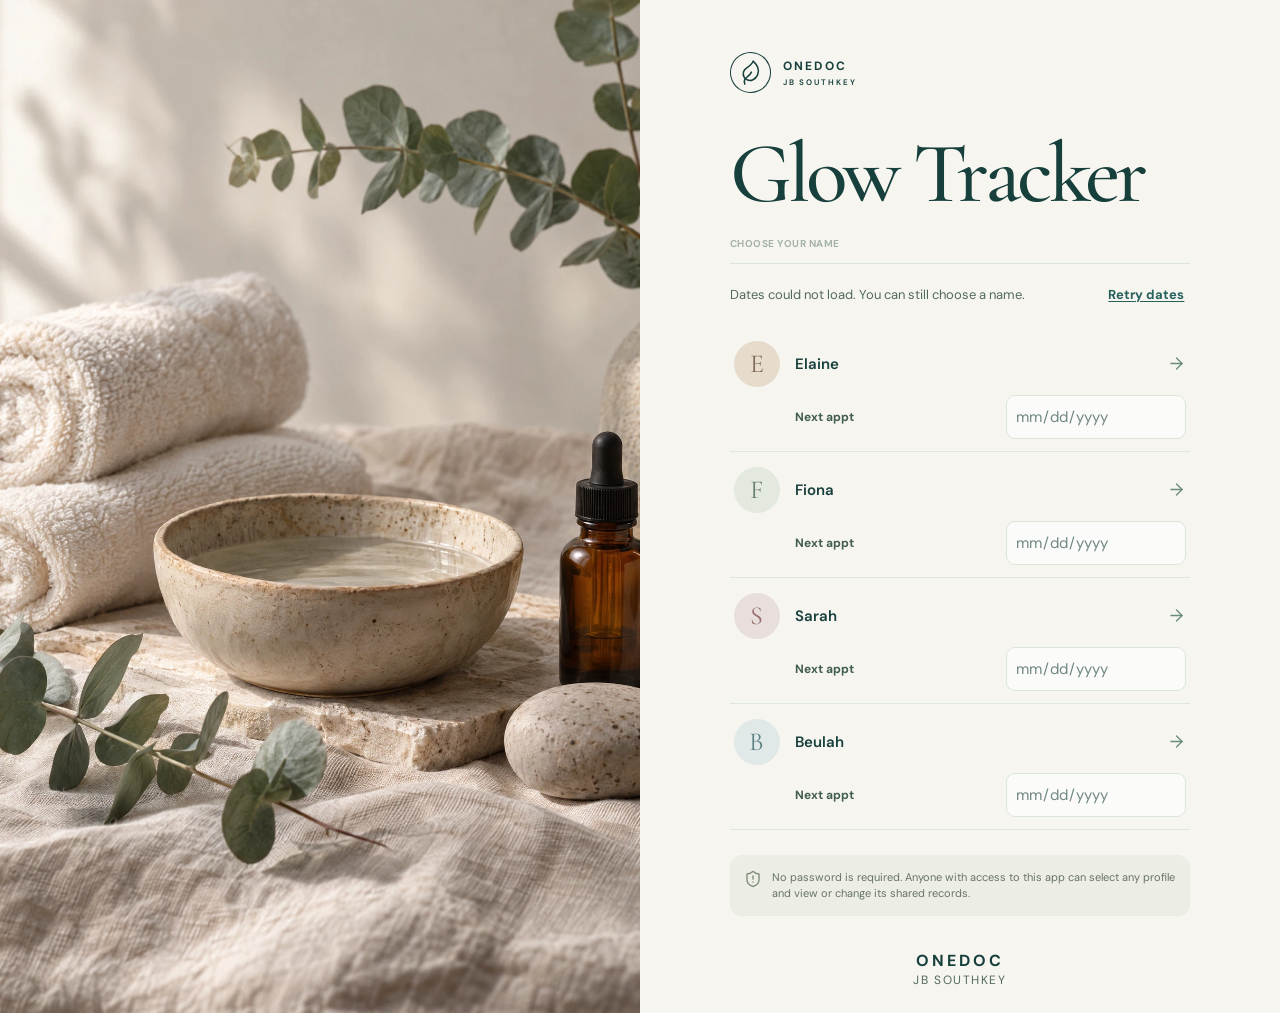
==== commit 6ad5172f: "Publish ONEDOC booking and multi-session visits" ====
--- a/index.html
+++ b/index.html
@@ -14,8 +14,8 @@
     <link rel="preconnect" href="https://fonts.gstatic.com" crossorigin />
     <link href="https://fonts.googleapis.com/css2?family=Cormorant+Garamond:wght@500;600&family=DM+Sans:wght@400;500;600;700&display=swap" rel="stylesheet" />
     <title>Glow Tracker</title>
-    <script type="module" crossorigin src="./assets/index-B77QNsWx.js"></script>
-    <link rel="stylesheet" crossorigin href="./assets/index-Cs44BBOB.css">
+    <script type="module" crossorigin src="./assets/index-DYGrvOvE.js"></script>
+    <link rel="stylesheet" crossorigin href="./assets/index-cvITSArT.css">
   </head>
   <body>
     <div id="root"></div>
--- a/assets/index-cvITSArT.css
+++ b/assets/index-cvITSArT.css
@@ -0,0 +1 @@
+*{box-sizing:border-box}html{scroll-behavior:smooth}body{margin:0;background:#f6f5f0;color:#213b38;font-family:DM Sans,Arial,sans-serif;font-size:15px;-webkit-font-smoothing:antialiased}button,input,textarea,select{font:inherit}button{cursor:pointer}button:disabled{cursor:not-allowed;opacity:.55}h1,h2,h3,p{margin-top:0}h1,h2,h3{font-weight:500}em{font-family:Cormorant Garamond,Georgia,serif;font-weight:500}::selection{background:#d0e8d6;color:#234b48}:root{--green: #275f5b;--deep: #173f3b;--ink: #213b38;--muted: #72817a;--line: #e4e9e1;--cream: #f6f5f0;--peach: #e9bca4;--white: #fff}.brand{display:flex;align-items:center;gap:12px;color:var(--deep)}.brand__symbol{width:41px;height:41px;display:grid;place-items:center;border:1px solid currentColor;border-radius:50%;transform:rotate(-22deg)}.brand__text{display:flex;flex-direction:column;gap:3px}.brand__text strong{font-size:12px;letter-spacing:.19em;font-weight:700;white-space:nowrap}.brand__text small{font-size:8px;letter-spacing:.24em;font-weight:600;white-space:nowrap}.brand--compact .brand__symbol{width:34px;height:34px}.brand--compact .brand__symbol svg{width:20px}.brand--compact .brand__text strong{font-size:10px}.brand--compact .brand__text small{font-size:7px}.chooser-shell{min-height:100dvh;display:grid;grid-template-columns:minmax(0,1fr);background:var(--cream)}.chooser-art{display:none}.chooser{min-height:100dvh;max-width:600px;width:100%;margin:0 auto;padding:32px 26px 22px;display:flex;flex-direction:column}.chooser__top{padding-bottom:22px}.chooser__body{flex:1}.chooser__photo{height:138px;border-radius:17px;background-color:#dce8df;background-size:cover;background-position:center 58%;margin-bottom:18px;box-shadow:0 10px 26px #234f4430}.eyebrow,.overline,.section-label,.filter-heading{font-size:10px;letter-spacing:.16em;font-weight:700;color:#789187}.eyebrow{display:flex;align-items:center;gap:10px}.eyebrow__line{width:19px;height:1px;background:#89a79b}.chooser h1,.page-heading h1,.welcome h1{font-family:Cormorant Garamond,Georgia,serif;font-weight:500;letter-spacing:-.045em}.chooser h1{font-size:clamp(58px,13vw,86px);line-height:.93;margin:10px 0 22px;color:var(--deep)}.chooser h1 em{color:#74988d}.chooser__selection{margin-top:0}.section-label{display:flex;justify-content:space-between;align-items:center;padding-bottom:13px;border-bottom:1px solid #dce4dc}.section-label span:last-child{color:#a5b3a7;letter-spacing:.05em}.profile-list{display:flex;flex-direction:column}.profile-entry{border-bottom:1px solid #e0e7df}.profile-row{width:100%;display:flex;align-items:center;text-align:left;gap:15px;border:0;background:transparent;padding:15px 4px;color:var(--deep);transition:background .2s,transform .2s}.profile-row:hover{background:#edf2eb;transform:translate(3px)}.profile-row:active{transform:scale(.99)}.profile-avatar{width:46px;height:46px;flex:none;display:grid;place-items:center;border-radius:50%;background:#e7dbcc;color:#816a56;font-family:Cormorant Garamond,serif;font-size:26px}.profile-avatar--1{background:#e3e9df;color:#68816b}.profile-avatar--2{background:#e8dedc;color:#966f6c}.profile-avatar--3{background:#e1e8e8;color:#5d8183}.profile-row__text{flex:1;display:flex;flex-direction:column;gap:3px}.profile-row__text strong{font-size:15px;font-weight:600}.profile-row>svg{color:#6a8c7d}.profile-entry .profile-row{padding-bottom:8px}.profile-appointment{display:flex;align-items:center;justify-content:space-between;gap:9px;padding:0 4px 12px 65px}.profile-appointment label{color:#425d50;font-size:12px;font-weight:700;white-space:nowrap}.profile-appointment input{width:min(58%,180px);min-width:132px;min-height:44px;padding:8px;border:1px solid #cbdccc;border-radius:9px;background:#fff;color:var(--deep);font-size:15px}.profile-appointment input:disabled{opacity:.6}.profile-appointment__meta{display:flex;justify-content:space-between;align-items:center;gap:8px;padding:0 4px 11px 65px;color:#355e52;font-size:12px;font-weight:600}.profile-appointment__status--error,.appointment-load-note--error{color:#8b4136}.profile-appointment__meta button,.appointment-load-note button{min-height:44px;border:0;background:transparent;color:var(--green);font-weight:700;text-decoration:underline;text-underline-offset:2px}.appointment-load-note{color:#52695f;font-size:13px;line-height:1.5;margin:9px 0}.appointment-load-note--error{display:flex;align-items:center;justify-content:space-between;gap:10px}.security-note{display:flex;align-items:flex-start;gap:10px;background:#ecede4;border-radius:12px;padding:14px;margin-top:25px;color:#66736a;line-height:1.5;font-size:11px}.security-note svg{flex:none;color:#7b8b76;margin-top:1px}.clinic-footer{display:flex;flex-direction:column;gap:3px;line-height:1.2}.clinic-footer strong{color:var(--deep);font-size:16px;letter-spacing:.18em}.clinic-footer small{color:#52695f;font-size:12px;letter-spacing:.13em}.chooser__footer{align-items:center;padding-top:24px;text-align:center}.app-shell{min-height:100dvh}.desktop-rail{display:none}.app-column{width:100%;min-height:100dvh;margin:0 auto;background:#f9faf7;display:flex;flex-direction:column}.app-header{height:77px;padding:0 23px;display:flex;justify-content:space-between;align-items:center;background:#fff;border-bottom:1px solid #eef0e9}.current-profile{display:flex;align-items:center;gap:7px;background:#f3f5f0;border:0;padding:5px 8px 5px 5px;border-radius:50px;color:#42665e;font-size:12px;font-weight:700}.current-profile__avatar{width:26px;height:26px;border-radius:50%;background:#d6e4da;display:grid;place-items:center;font-family:Cormorant Garamond,serif;font-size:19px}.app-main{flex:1;padding:0 22px 24px}.app-column__footer{align-items:center;text-align:center;background:#f9faf7;border-top:1px solid #e7eee7;padding:20px 0 calc(104px + env(safe-area-inset-bottom))}.welcome{position:relative;overflow:hidden;background:var(--green);background-size:cover;background-position:62% center;color:#fff;border-radius:0 0 23px 23px;padding:27px 27px 24px;margin:0 -22px;min-height:220px}.welcome__date{position:relative;font-size:9px;letter-spacing:.2em;font-weight:700;color:#b8d1c8}.welcome h1{position:relative;font-size:52px;line-height:.96;margin:22px 0 12px;text-shadow:0 2px 14px #0e312d80}.text-link:hover svg{transform:translate(3px)}.stats-row{display:grid;grid-template-columns:repeat(2,minmax(0,1fr));background:#fff;border-radius:15px;margin-top:-14px;position:relative;box-shadow:0 12px 35px #254f4110;border:1px solid #eef1ea;padding:18px 4px}.stats-row>div{display:flex;flex-direction:column;gap:5px;padding:0 12px;min-width:0}.stats-row>div+div{border-left:1px solid #e6ede6}.stats-row span{font-size:8px;line-height:1.4;letter-spacing:.08em;color:#82958a;font-weight:700}.stats-row strong{font-family:Cormorant Garamond,serif;font-size:35px;font-weight:600;line-height:1;color:var(--deep)}.next-appointment{display:flex;align-items:center;gap:15px;margin-top:18px;padding:15px 17px;border:1px solid #dce7dc;border-radius:13px;background:#edf4ec;color:var(--deep)}.next-appointment>svg{flex:none;color:var(--green)}.next-appointment div{display:flex;flex-direction:column;gap:3px}.next-appointment span{font-size:12px;font-weight:700;color:#52695f}.next-appointment strong{font-size:19px}.next-appointment+.section-heading{margin-top:24px}.section-heading{display:flex;align-items:end;justify-content:space-between;gap:12px;margin:34px 0 16px}.section-heading h2{font-family:Cormorant Garamond,Georgia,serif;font-size:31px;line-height:1;margin:0;color:var(--deep)}.text-link{display:inline-flex;align-items:center;gap:5px;background:none;border:0;padding:0 0 3px;color:#568177;font-size:11px;font-weight:700;white-space:nowrap}.text-link svg{transition:transform .2s}.card-stack{display:flex;flex-direction:column;gap:14px}.package-card{background:#fff;border:1px solid #e8eee7;border-radius:18px;padding:19px 20px 17px;box-shadow:0 5px 22px #4d66500a}.package-card__top{display:flex;justify-content:space-between;align-items:center;margin-bottom:17px}.package-card__icon{width:38px;height:38px;display:grid;place-items:center;background:#ecf3ec;color:#5c8a78;border-radius:11px}.status-pill{display:flex;align-items:center;gap:6px;background:#e9f2e9;color:#518169;border-radius:50px;padding:6px 9px;font-size:9px;font-weight:700}.status-pill span{width:5px;height:5px;background:#6fa87c;border-radius:50%}.status-pill--done{background:#f1eee8;color:#887c6e}.status-pill--done span{background:#ab9c8b}.package-card__title-row{display:flex;justify-content:space-between;align-items:center;gap:15px}.package-card h3{font-family:Cormorant Garamond,Georgia,serif;color:var(--deep);font-size:27px;line-height:1.05;margin:0;overflow-wrap:anywhere}.balance{min-width:61px;width:61px;height:61px;border:1px solid #d9e7dd;border-radius:50%;display:flex;flex-direction:column;align-items:center;justify-content:center;color:#356b5c}.balance strong{font-family:Cormorant Garamond,serif;font-size:28px;line-height:.8}.balance span{font-size:9px;margin-top:6px}.progress-track{width:100%;height:6px;background:#e9eee8;border-radius:20px;overflow:hidden;margin:20px 0 8px}.progress-track span{display:block;height:100%;background:#85b79b;border-radius:20px;transition:width .35s ease}.package-card__meta{display:flex;justify-content:space-between;font-size:10px;color:#83948a;font-weight:600}.package-card__details{border-top:1px solid #edf1ed;margin-top:17px;padding-top:15px;display:flex;gap:13px 18px;flex-wrap:wrap;color:#84958a;font-size:10px}.package-card__details div{display:flex;align-items:center;gap:5px}.package-card__price{display:flex;flex-direction:column;gap:4px;border-top:1px solid #edf1ed;margin-top:15px;padding-top:15px}.package-card__price>span{color:#52695f;font-size:12px;font-weight:700}.package-card__price>strong{color:var(--deep);font-size:18px}.rate-line{display:flex;flex-direction:column;gap:3px;color:#52695f;line-height:1.4}.rate-line strong{color:var(--deep);font-size:15px}.rate-line small,.rate-line--unavailable{font-size:12px}.rate-line a,.info-card a{color:var(--green);text-decoration:underline;text-underline-offset:2px}.package-card__notes{color:#6b7d72;background:#f7f9f5;border-radius:8px;padding:11px 13px;margin:14px 0 0}.package-card__notes h4,.visit-notes span,.history-card__notes strong{display:block;color:#355e52;font-size:12px;font-weight:700;letter-spacing:.02em}.package-card__notes h4{margin:0}.package-card__notes p{margin:5px 0 0;font-size:14px;line-height:1.5;white-space:pre-wrap;overflow-wrap:anywhere}.package-card__actions{display:flex;justify-content:space-between;align-items:center;gap:12px;flex-wrap:wrap;margin-top:17px}.package-card__actions .button:disabled{background:#e7ece7;color:#425d50;cursor:not-allowed}.visit-toggle{min-height:44px;display:inline-flex;align-items:center;justify-content:center;gap:6px;border:1px solid #c8dacc;border-radius:9px;background:#f4f8f3;color:var(--green);padding:9px 12px;font-size:13px;font-weight:700;white-space:nowrap}.visit-toggle svg{transition:transform .2s}.visit-toggle[aria-expanded=true] svg{transform:rotate(180deg)}.package-card__expanded{border-top:1px solid #dfe9df;margin-top:17px;padding-top:17px}.package-card__expanded h4{color:var(--deep);font-size:14px;margin:0 0 6px}.package-card__visits{list-style:none;margin:0;padding:0}.package-card__visits li{padding:11px 0}.package-card__visits li+li{border-top:1px solid #edf1ed}.package-card__visits strong{color:var(--deep);font-size:14px}.visit-session-count{display:block;margin-top:4px;color:#355e52;font-size:13px;font-weight:700}.visit-notes{margin-top:8px;padding:10px 12px;border-radius:8px;background:#f7f9f5}.package-card__visits p,.package-card__visit-empty{color:#52695f;font-size:13px;line-height:1.5;margin:5px 0 0;white-space:pre-wrap;overflow-wrap:anywhere}.button{display:inline-flex;align-items:center;justify-content:center;gap:8px;border:1px solid transparent;border-radius:9px;padding:12px 16px;font-weight:700;font-size:12px;transition:transform .2s,background .2s}.button:not(:disabled):hover{transform:translateY(-2px)}.button:not(:disabled):active{transform:scale(.98)}.button--dark{background:var(--green);color:#fff}.button--dark:hover{background:#1c504c}.button--small{padding:10px 13px;font-size:11px}.button--full{width:100%}.button--outline{border-color:#b7d0c3;background:transparent;color:var(--green)}.icon-button{border:0;background:transparent;color:#81958a;width:34px;height:34px;display:grid;place-items:center;border-radius:8px}.icon-button:hover{background:#eef3ec}.package-card__more{display:flex;gap:15px;border-top:1px solid #edf1ed;padding-top:12px;margin-top:12px}.package-card__more button{border:0;background:transparent;color:var(--green);padding:0;font-size:11px;font-weight:700}.package-card__more .danger-text{color:#ba7165}.recent{padding-bottom:18px}.recent-row{display:flex;align-items:center;gap:12px;background:#fff;padding:13px;border-bottom:1px solid #edf1ed}.recent-row:first-of-type{border-radius:12px 12px 0 0}.recent-row:last-of-type{border-radius:0 0 12px 12px;border-bottom:0}.recent-row__icon{width:30px;height:30px;background:#eef4e9;color:#6b9479;border-radius:50%;display:grid;place-items:center}.recent-row div{display:flex;flex-direction:column;gap:2px;flex:1}.recent-row strong{font-size:11px}.recent-row small{font-size:10px;color:#90a096}.recent-row>svg{color:#a5b6ac}.empty-state{text-align:center;padding:38px 23px;background:#fff;border:1px dashed #d9e4d9;border-radius:16px;color:#7b8d82}.empty-state__icon{width:54px;height:54px;border-radius:50%;display:grid;place-items:center;background:#edf4ed;color:#6c9a83;margin:0 auto 18px}.empty-state>svg{color:#7da38c;margin-bottom:14px}.empty-state h3{font-family:Cormorant Garamond,serif;color:var(--deep);font-size:28px;margin:0}.empty-state .button{margin-top:16px}.empty-state p{font-size:12px;line-height:1.6;max-width:235px;margin:0 auto 18px}.loading-state{padding:34px;text-align:center;color:#82988d;font-size:12px}.page-heading{padding:34px 0 20px}.page-heading h1{font-size:58px;line-height:1;margin:0;color:var(--deep)}.page-heading h1 em{color:#82a398}.page-heading p{font-size:12px;color:#84968b;line-height:1.6;margin:0}.add-main{margin:5px 0 25px}.export-link{display:inline-flex;align-items:center;justify-content:center;gap:9px;width:100%;min-height:48px;margin-top:22px;padding:11px 16px;border:1px solid #c9dccd;border-radius:11px;background:#fff;color:#355e52;font-size:14px;font-weight:700}.export-link:disabled{opacity:.55;cursor:not-allowed}.filter-heading{display:flex;justify-content:space-between;border-bottom:1px solid #dce6dc;padding-bottom:12px;margin-bottom:16px;font-size:9px}.filter-heading span:last-child{color:#a3b3a6}.history-summary{background:#eaf2e9;border-radius:13px;display:flex;align-items:center;gap:14px;padding:17px;margin:6px 0 20px}.history-summary__icon{width:41px;height:41px;display:grid;place-items:center;border-radius:50%;background:#fff;color:#628c72}.history-summary div{display:flex;align-items:baseline;gap:8px;color:#5d8471}.history-summary strong{font-family:Cormorant Garamond,serif;font-size:29px;line-height:1}.history-summary span:last-child{font-size:11px}.history-list{display:flex;flex-direction:column;gap:11px}.history-card{display:flex;gap:14px;background:#fff;border:1px solid #e7ede6;border-radius:13px;padding:17px 12px 17px 16px}.history-card__date{width:51px;flex:none;display:flex;flex-direction:column;border-right:1px solid #e5ede5;color:#397567}.history-card__date strong{font-family:Cormorant Garamond,serif;font-size:27px;line-height:1}.history-card__date small{font-size:9px;margin-top:5px;color:#8ca49a}.history-card__body{flex:1;min-width:0}.history-card h3{font-family:Cormorant Garamond,serif;color:var(--deep);font-size:23px;line-height:1;margin:0}.history-card__session-count{display:block;margin-top:8px;color:#355e52;font-size:13px;font-weight:700}.history-card__notes{margin-top:13px;padding-top:11px;border-top:1px solid #e5ede5}.history-card p{font-size:11px;line-height:1.5;color:#7b8f81;margin:6px 0 0;white-space:pre-wrap;overflow-wrap:anywhere}.history-card__delete{align-self:start;color:#b6aaa3}.onedoc-contact{display:flex;flex-direction:column;align-items:flex-start;gap:14px;padding:25px 22px;border:1px solid #dce8db;border-radius:17px;background:linear-gradient(145deg,#e9f3e9,#f7f3eb)}.onedoc-contact__mark{width:52px;height:52px;display:grid;place-items:center;border-radius:50%;background:#fff;color:var(--green)}.onedoc-contact>strong{color:var(--deep);font-size:15px;letter-spacing:.12em}.onedoc-contact__button{min-height:56px;margin-top:7px;border-radius:12px;font-size:17px}.onedoc-contact__number{align-self:center;color:#355e52;font-size:16px;font-weight:700}.onedoc-hours{margin-top:16px;padding:22px;border:1px solid #e2eae0;border-radius:17px;background:#fff}.onedoc-hours__header{display:flex;align-items:center;gap:12px;color:var(--deep)}.onedoc-hours__header svg{color:var(--green)}.onedoc-hours__header strong{font-size:18px}.onedoc-hours dl{margin:13px 0 0}.onedoc-hours dl>div{display:flex;align-items:baseline;justify-content:space-between;gap:12px;padding:16px 0;border-bottom:1px solid #e6eee5}.onedoc-hours dl>div:last-child{border-bottom:0;padding-bottom:3px}.onedoc-hours dt{min-width:0;color:#52695f;font-size:15px;font-weight:600}.onedoc-hours dd{margin:0;color:var(--deep);font-size:16px;font-weight:700;text-align:right;white-space:nowrap}.app-disclaimer{text-align:center;color:#52695f;font-size:13px;line-height:1.55;max-width:340px;margin:23px auto 18px}.error-banner{display:flex;align-items:center;gap:9px;background:#fff1eb;color:#965b4a;padding:11px 12px;border-radius:9px;margin:17px 0;font-size:11px;line-height:1.5}.error-banner span{flex:1}.error-banner button{border:0;background:none;color:#965b4a;font-size:11px;text-decoration:underline}.toast{position:fixed;z-index:30;left:50%;bottom:87px;transform:translate(-50%);display:flex;gap:9px;align-items:center;white-space:nowrap;background:var(--deep);color:#fff;box-shadow:0 8px 20px #153a2e33;padding:11px 16px;border-radius:40px;font-size:11px}.bottom-nav{position:fixed;bottom:0;left:0;right:0;z-index:10;display:flex;justify-content:space-around;background:#fff;border-top:1px solid #e7eee7;padding:10px 8px calc(9px + env(safe-area-inset-bottom));box-shadow:0 -5px 20px #173f3b08}.bottom-nav button{display:flex;flex-direction:column;align-items:center;gap:5px;min-width:62px;border:0;background:transparent;color:#91a196;font-size:9px;padding:3px 2px}.bottom-nav button.is-active{color:var(--green);font-weight:700}.bottom-nav button.is-active svg{fill:#e2efe6}.modal-backdrop{position:fixed;inset:0;z-index:20;background:#132e2b88;display:flex;align-items:end;justify-content:center}.modal{width:100%;max-width:520px;max-height:92dvh;overflow:auto;border-radius:24px 24px 0 0;background:#fff;padding:10px 24px calc(25px + env(safe-area-inset-bottom));box-shadow:0 -15px 40px #152f2930;animation:sheetUp .22s ease-out}.modal__handle{width:38px;height:4px;border-radius:4px;background:#dce5dc;margin:0 auto 24px}.modal__head{display:flex;justify-content:space-between;gap:14px;align-items:start;margin-bottom:22px}.modal__head h2{font-family:Cormorant Garamond,serif;color:var(--deep);font-size:40px;line-height:1;margin:0}.editor-context{display:flex;flex-direction:column;gap:4px;border-radius:9px;background:#f4f8f3;padding:12px 14px;color:var(--deep)}.editor-context span{font-size:12px;font-weight:700}.editor-context strong{font-size:16px;overflow-wrap:anywhere}.editor-form{display:flex;flex-direction:column;gap:17px}.editor-form label{display:block;color:#3c6256;font-size:11px;font-weight:700}.editor-form input,.editor-form textarea,.editor-form select{display:block;width:100%;margin-top:7px;border:1px solid #dbe7dd;border-radius:9px;background:#fafdf8;color:var(--deep);padding:12px;outline:none;font-size:13px;min-height:45px}.editor-form input:focus,.editor-form textarea:focus,.editor-form select:focus{border-color:#75a990;box-shadow:0 0 0 3px #8fbea32b}.editor-form textarea{resize:vertical;line-height:1.5}.editor-form input::placeholder,.editor-form textarea::placeholder{color:#afbab0}.form-grid{display:grid;grid-template-columns:1fr 1fr;gap:11px}.form-price-preview{background:#f1f6ee;border-radius:9px;padding:12px 14px}.form-price-preview>span{display:block;color:#355e52;font-size:12px;font-weight:700;margin-bottom:5px}.optional{color:#a4b2a6;font-weight:400}.form-hint{margin:0;color:#83968a;font-size:11px}.form-error{color:#8b4136;font-size:11px;margin:0}.editor-form>.button{margin-top:5px;min-height:49px}.desktop-rail__foot{position:relative;z-index:1}@keyframes sheetUp{0%{transform:translateY(24px);opacity:.7}to{transform:translateY(0);opacity:1}}@media(max-width:350px){.chooser{padding-left:20px;padding-right:20px}.app-main{padding-left:16px;padding-right:16px}.welcome{margin-left:-16px;margin-right:-16px}.stats-row>div{padding:0 7px}.stats-row span{font-size:7px}.form-grid{grid-template-columns:1fr}}@media(min-width:760px){.chooser-shell{grid-template-columns:minmax(340px,1fr) minmax(430px,1fr)}.chooser-art{display:block;min-height:100dvh;background-color:#dce6dc;background-size:cover;background-position:center}.chooser__photo{display:none}.chooser{padding:52px clamp(35px,7vw,100px) 25px;max-width:680px;justify-content:center}.chooser__top{padding-bottom:32px}.chooser__footer{padding-top:35px}.app-shell{display:grid;grid-template-columns:minmax(300px,1fr) minmax(420px,510px);background:#e5ede5}.desktop-rail{display:flex;position:sticky;top:0;height:100dvh;flex-direction:column;justify-content:space-between;padding:48px clamp(34px,5vw,90px);background:#dce8dc;overflow:hidden}.desktop-rail:after{content:"";position:absolute;border:1px solid #c3d7c7;border-radius:50%;width:560px;height:560px;top:-180px;right:-260px}.desktop-rail__center{position:relative;z-index:1;max-width:500px}.desktop-rail__center h2{font-family:Cormorant Garamond,serif;font-size:clamp(54px,6vw,100px);line-height:.91;letter-spacing:-.04em;color:#2d6054;margin:0}.desktop-rail__center h2 em{color:#87a99a}.app-column{max-width:510px;box-shadow:-10px 0 45px #1f503b0b}.app-column__footer{display:none}.bottom-nav{left:auto;width:min(510px,calc(100vw - 300px));padding-bottom:15px}.app-main{padding-bottom:115px}.welcome{border-radius:0 0 20px 20px}.modal-backdrop{align-items:center}.modal{border-radius:19px;max-height:86dvh;padding:24px 30px 30px}.modal__handle{display:none}.toast{left:auto;right:30px;transform:none;bottom:26px}}@media(prefers-reduced-motion:reduce){*,*:before,*:after{scroll-behavior:auto!important;animation-duration:.01ms!important;transition-duration:.01ms!important}}@media(max-width:759px){body{font-size:18px;line-height:1.5}.brand__text strong{font-size:15px}.brand__text small{font-size:11px}.brand--compact .brand__text strong{font-size:13px}.brand--compact .brand__text small{font-size:10px}.eyebrow,.overline,.section-label,.filter-heading{font-size:12px;color:#52695f;letter-spacing:.09em}.section-label span:last-child,.filter-heading span:last-child{color:#52695f}.chooser h1,.welcome h1,.page-heading h1{font-weight:600}.chooser h1{line-height:1}.profile-row{min-height:92px;padding:18px 5px;gap:16px}.profile-avatar{width:54px;height:54px;font-size:30px}.profile-row__text{gap:2px;min-width:0}.profile-row__text strong{font-size:20px}.profile-row>svg{width:24px;height:24px;flex:none}.profile-appointment{padding-left:4px}.profile-appointment label{font-size:15px}.profile-appointment input{min-height:48px;font-size:16px}.profile-appointment__meta{padding-left:4px;font-size:14px}.appointment-load-note{font-size:15px}.security-note{padding:17px;color:#425d50;font-size:15px;line-height:1.55}.security-note svg{width:22px;height:22px}.chooser__footer{color:#52695f;font-size:13px;line-height:1.5}.clinic-footer small{font-size:14px}.app-header{min-height:84px;height:auto}.current-profile{min-height:48px;gap:8px;padding:6px 12px 6px 6px;font-size:16px}.current-profile__avatar{width:34px;height:34px;font-size:23px}.welcome{min-height:220px}.welcome__date{font-size:12px;letter-spacing:.12em}.welcome h1{font-size:clamp(44px,13.5vw,52px);line-height:1.02}.stats-row{grid-template-columns:repeat(2,minmax(0,1fr));padding:0}.stats-row>div{gap:8px;min-height:92px;padding:16px}.stats-row span{color:#52695f;font-size:14px;letter-spacing:.02em;line-height:1.3}.stats-row strong{font-size:39px}.next-appointment span{font-size:15px}.next-appointment strong{font-size:22px}.section-heading h2,.empty-state h3{font-weight:600}.text-link{min-height:44px;font-size:15px}.status-pill{font-size:13px;color:#315d43}.status-pill--done{color:#574d43}.package-card h3,.history-card h3{font-weight:600}.balance span{font-size:13px}.package-card__meta{color:#52695f;font-size:14px;gap:8px}.package-card__details{color:#52695f;font-size:15px;line-height:1.45}.package-card__price>span,.form-price-preview>span{font-size:14px}.package-card__price>strong{font-size:20px}.rate-line strong{font-size:17px}.rate-line small,.rate-line--unavailable{font-size:14px}.package-card__notes{color:#425d50}.package-card__notes h4,.visit-notes span,.history-card__notes strong{font-size:14px}.package-card__notes p{font-size:16px}.button{min-height:52px;padding:13px 16px;font-size:16px}.button--small{min-height:50px;padding:11px 12px;font-size:15px}.icon-button{width:48px;height:48px}.package-card__more{gap:12px}.package-card__more button{min-height:48px;font-size:15px}.recent-row{min-height:68px}.recent-row strong{font-size:16px}.recent-row small{color:#52695f;font-size:14px}.empty-state p,.page-heading p{color:#52695f;font-size:16px;line-height:1.6}.empty-state p{max-width:280px}.loading-state{color:#52695f;font-size:16px}.filter-heading{font-size:12px}.history-summary span:last-child{font-size:15px}.history-card__date small{color:#52695f;font-size:12px}.history-card p{color:#52695f;font-size:15px}.export-link{min-height:52px;font-size:16px}.onedoc-contact__button{min-height:60px;font-size:18px}.onedoc-contact__number{font-size:17px}.onedoc-hours__header strong{font-size:19px}.onedoc-hours dt,.onedoc-hours dd{font-size:16px}.app-disclaimer{color:#52695f;font-size:14px;max-width:320px}.error-banner,.error-banner button,.toast{font-size:15px}.bottom-nav{padding:8px 8px calc(10px + env(safe-area-inset-bottom))}.bottom-nav button{min-width:68px;min-height:58px;gap:4px;padding:7px 2px;color:#52695f;font-size:13px;font-weight:600}.bottom-nav button svg{width:24px;height:24px}.editor-context span{font-size:14px}.editor-context strong{font-size:18px}.editor-form label{font-size:16px}.editor-form input,.editor-form textarea,.editor-form select{min-height:52px;padding:13px;font-size:18px}.editor-form input::placeholder,.editor-form textarea::placeholder{color:#52695f}.optional,.form-hint,.form-error{font-size:15px}.optional,.form-hint{color:#52695f}.editor-form>.button{min-height:56px}.app-main{padding-bottom:24px}}@media(max-width:350px){.chooser h1{font-size:52px}.stats-row>div{padding:0 6px}}:where(button,input,textarea):focus-visible{outline:3px solid #275f5b;outline-offset:3px}@media(max-width:759px){.package-card__actions{display:grid;grid-template-columns:1fr;gap:10px}.visit-toggle{min-height:50px;font-size:16px}.package-card__expanded h4{font-size:18px}.package-card__visits strong{font-size:16px}.visit-session-count,.history-card__session-count,.package-card__visits p,.package-card__visit-empty{font-size:15px}.package-card__more{gap:10px}.package-card__more button{flex:1;min-height:48px;border-radius:8px;background:#f3f7f3;padding:8px}.package-card__more .danger-text{color:#8b4136}}
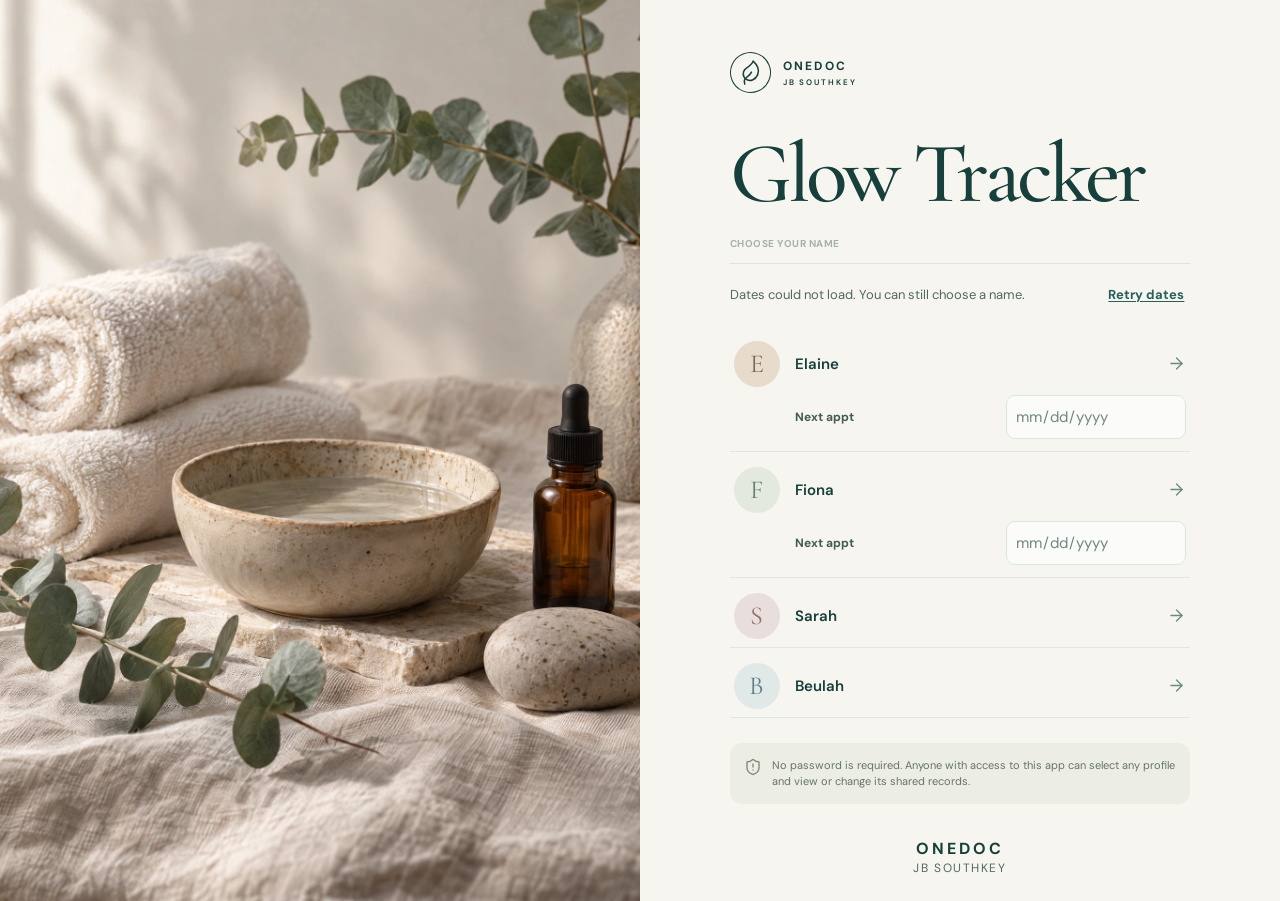
==== commit 0525810d: "Show next appointments only for Elaine and Fiona" ====
--- a/index.html
+++ b/index.html
@@ -14,7 +14,7 @@
     <link rel="preconnect" href="https://fonts.gstatic.com" crossorigin />
     <link href="https://fonts.googleapis.com/css2?family=Cormorant+Garamond:wght@500;600&family=DM+Sans:wght@400;500;600;700&display=swap" rel="stylesheet" />
     <title>Glow Tracker</title>
-    <script type="module" crossorigin src="./assets/index-DYGrvOvE.js"></script>
+    <script type="module" crossorigin src="./assets/index-QLvipfhl.js"></script>
     <link rel="stylesheet" crossorigin href="./assets/index-cvITSArT.css">
   </head>
   <body>
